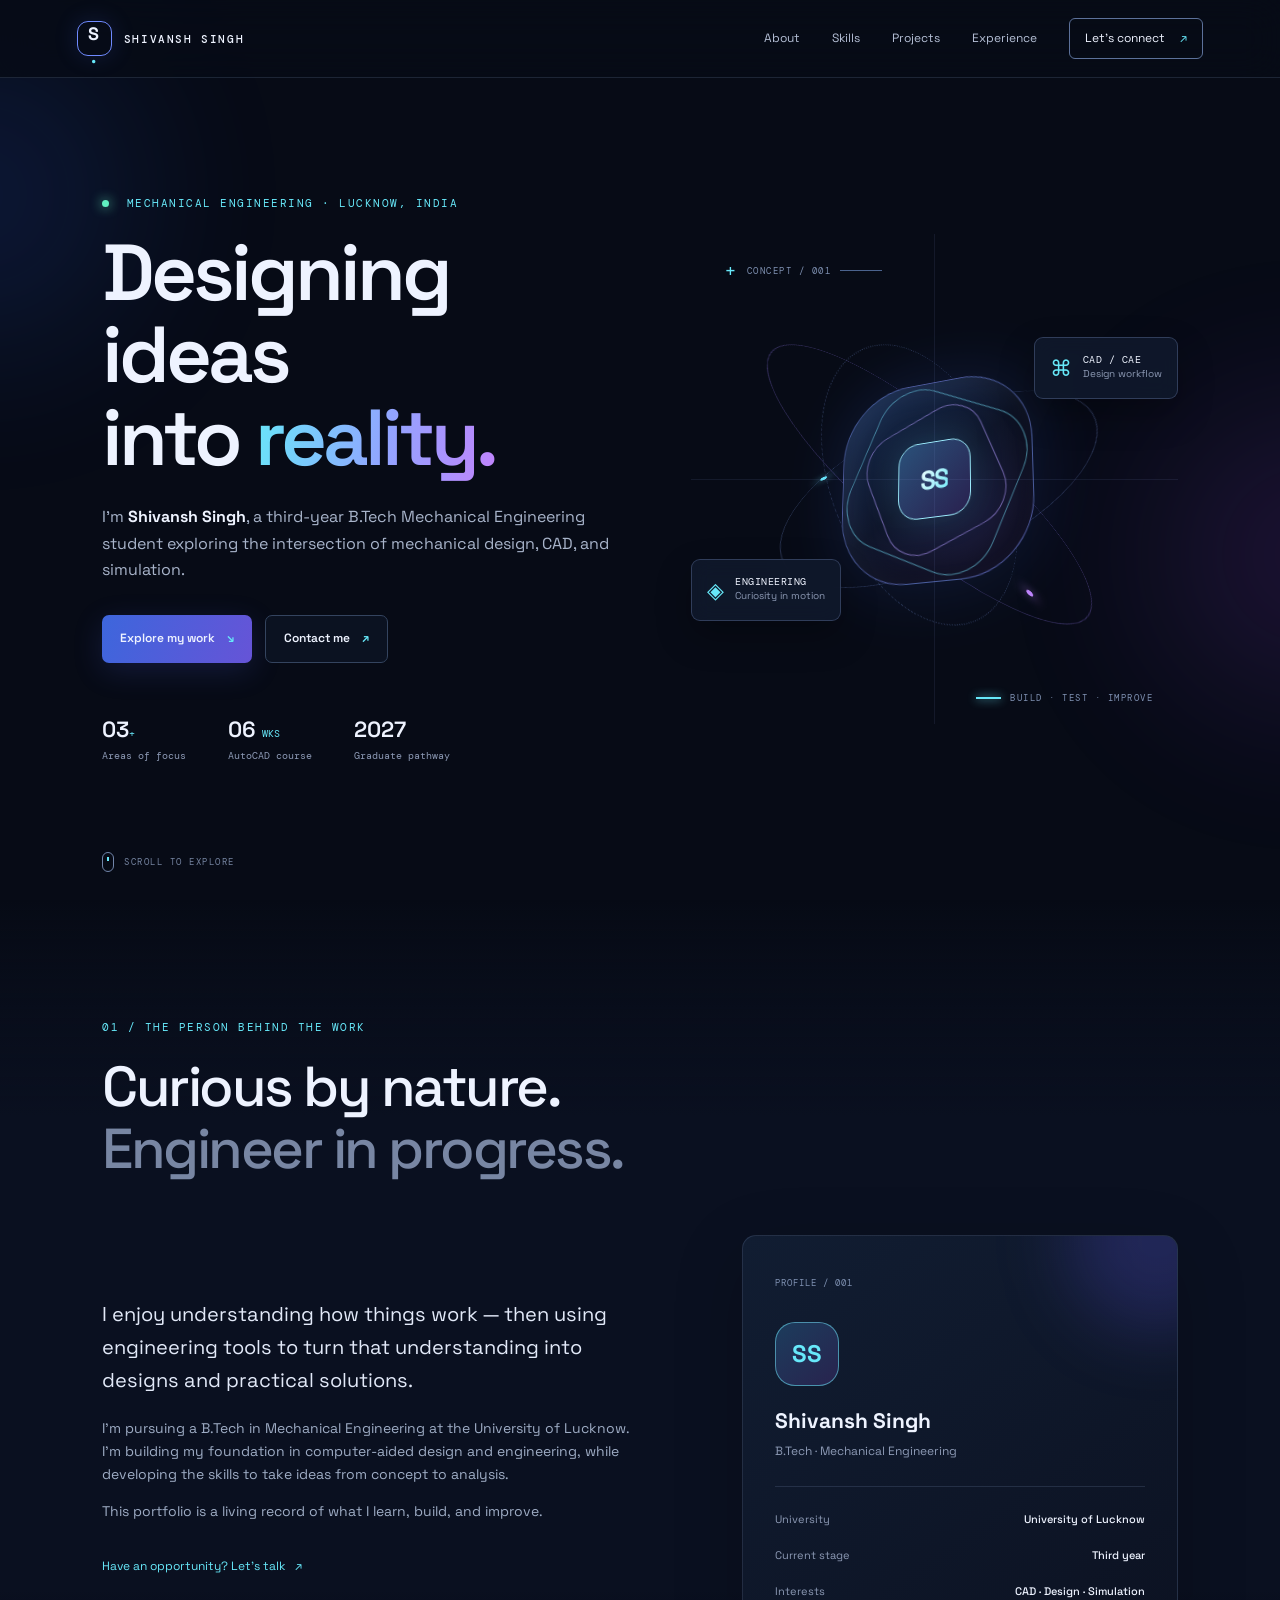
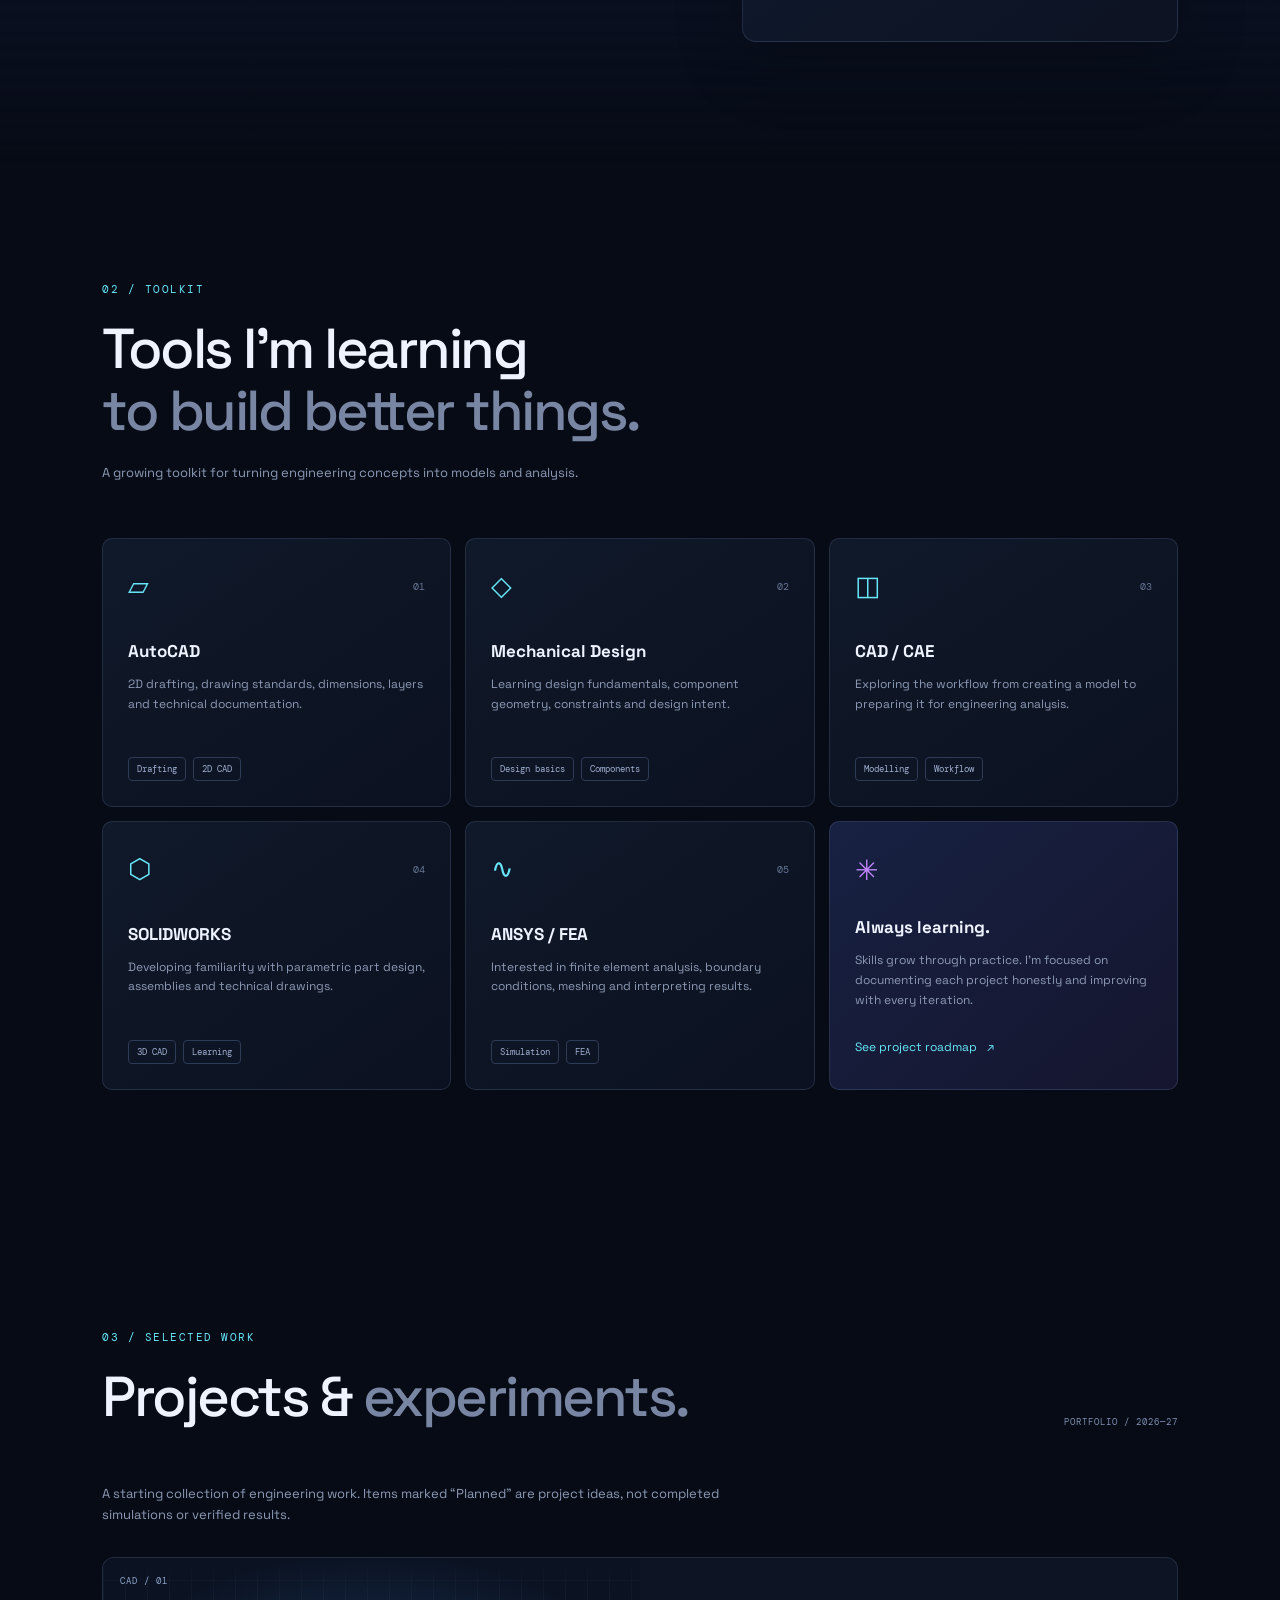
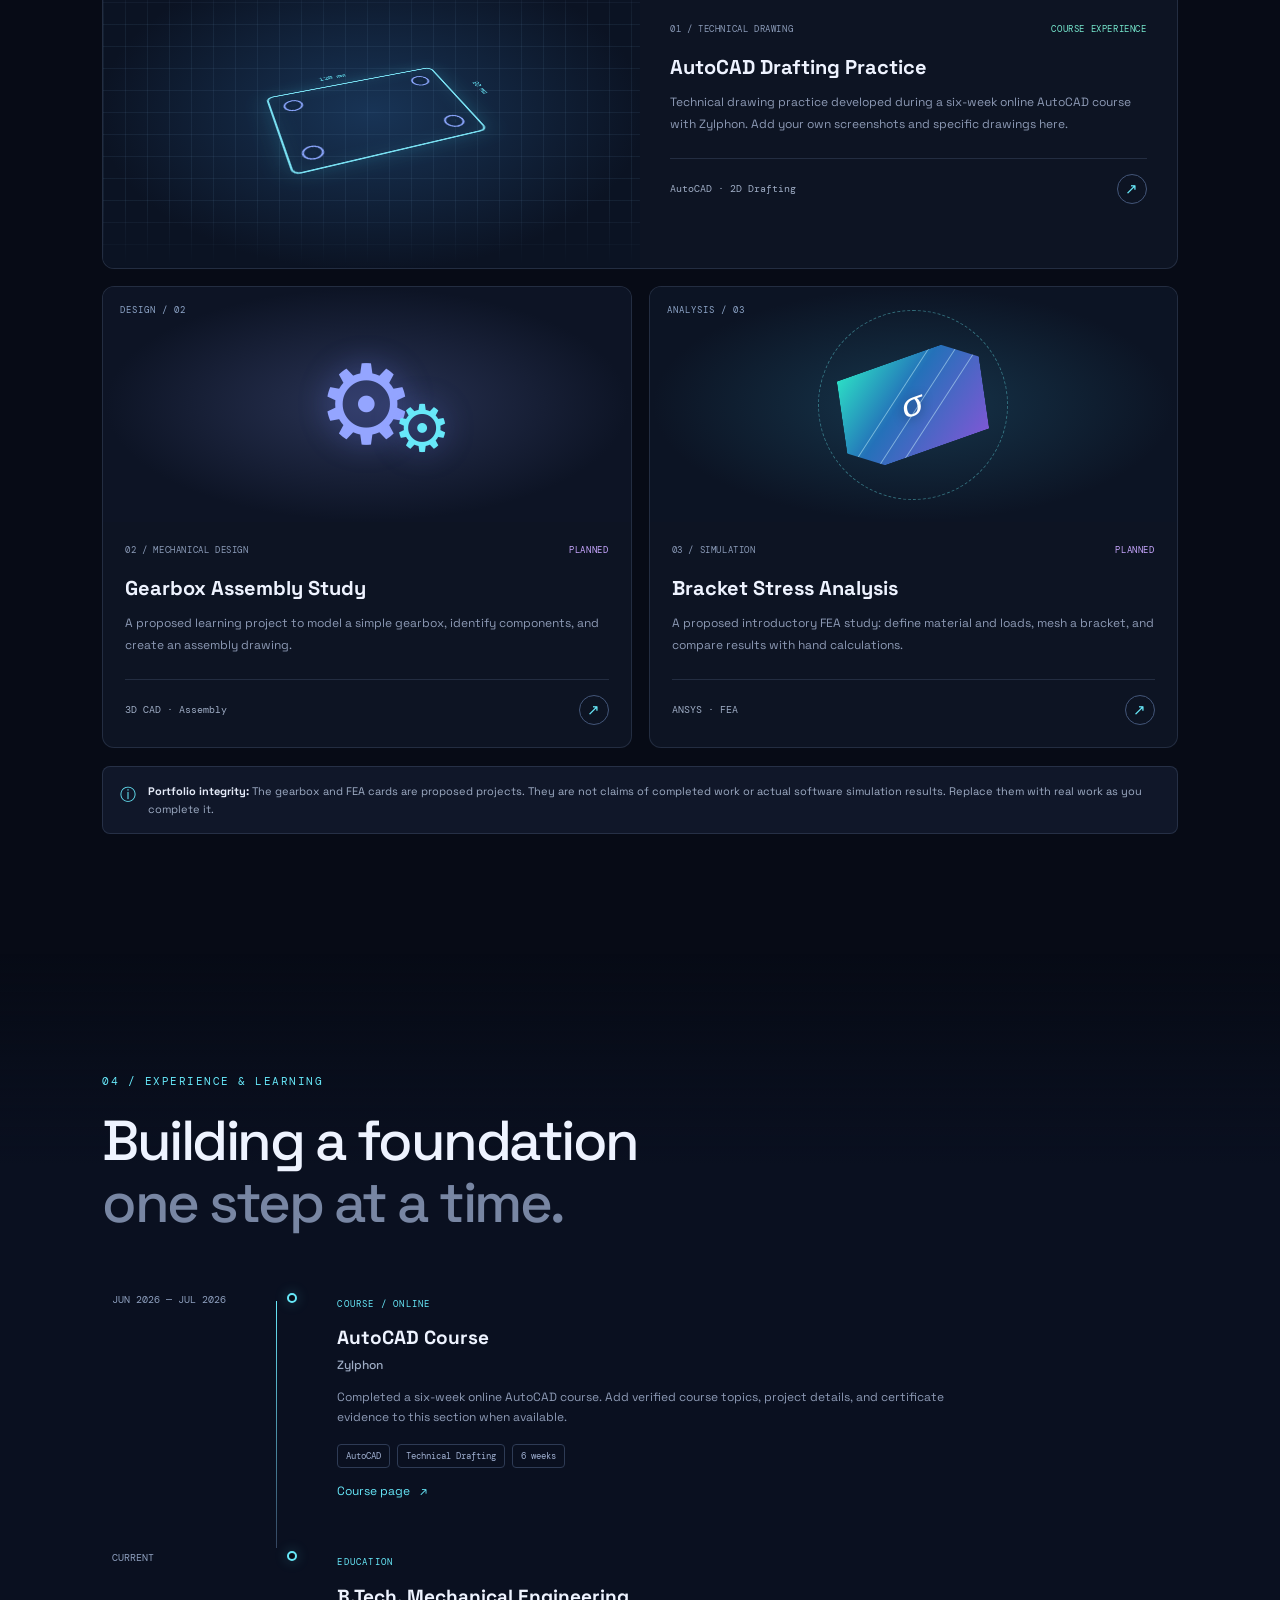
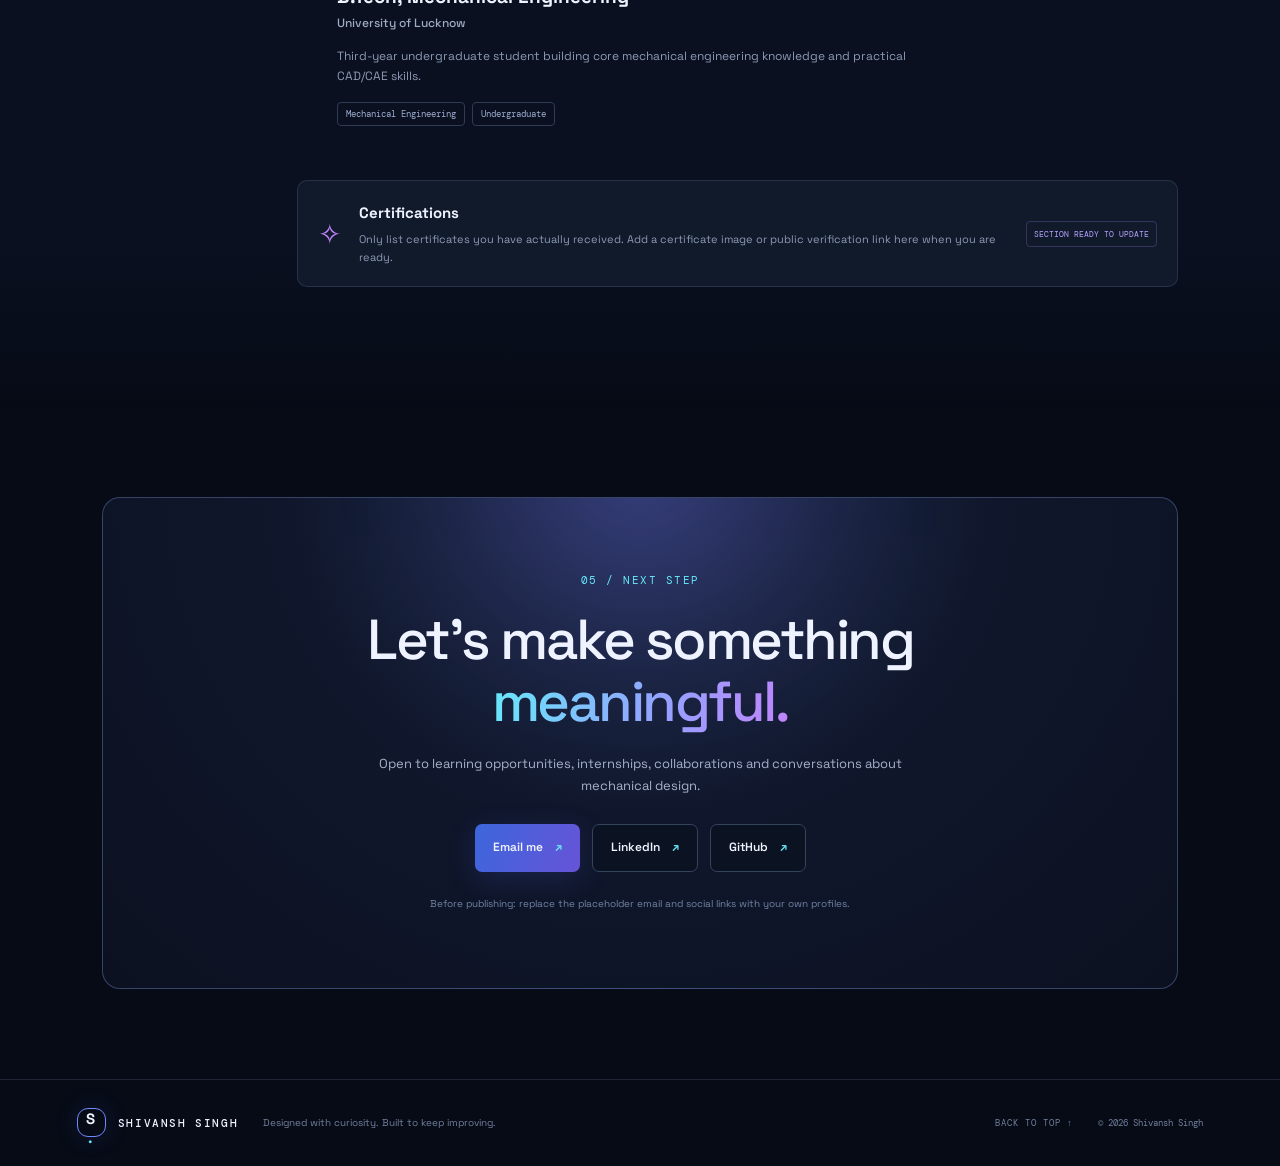
==== index.html @ cb214fce "Rename index-1.html to index.html" ====
<!DOCTYPE html>
<html lang="en">
<head>
  <meta charset="UTF-8" />
  <meta name="viewport" content="width=device-width, initial-scale=1.0" />
  <meta name="theme-color" content="#070b16" />
  <meta name="description" content="Shivansh Singh — Mechanical Engineering student, CAD designer and aspiring simulation engineer." />
  <title>Shivansh Singh | Mechanical Engineer</title>
  <link rel="preconnect" href="https://fonts.googleapis.com">
  <link rel="preconnect" href="https://fonts.gstatic.com" crossorigin>
  <link href="https://fonts.googleapis.com/css2?family=DM+Mono:wght@400;500&family=Space+Grotesk:wght@400;500;600;700&display=swap" rel="stylesheet">
  <link rel="stylesheet" href="style.css" />
</head>
<body>
  <div class="ambient ambient-one"></div><div class="ambient ambient-two"></div>
  <header class="topbar">
    <a class="brand" href="#home" aria-label="Shivansh Singh home"><span class="brand-mark">S<span>.</span></span><span>SHIVANSH SINGH</span></a>
    <button class="menu-toggle" id="menuToggle" aria-label="Open navigation" aria-expanded="false">☰</button>
    <nav id="navLinks" aria-label="Main navigation">
      <a href="#about">About</a><a href="#skills">Skills</a><a href="#projects">Projects</a><a href="#experience">Experience</a><a href="#contact" class="nav-cta">Let's connect <span>↗</span></a>
    </nav>
  </header>

  <main>
    <section class="hero section" id="home">
      <div class="hero-copy reveal">
        <div class="eyebrow"><span class="status-dot"></span> MECHANICAL ENGINEERING · LUCKNOW, INDIA</div>
        <h1>Designing ideas<br>into <span class="gradient-text">reality.</span></h1>
        <p class="hero-intro">I'm <strong>Shivansh Singh</strong>, a third-year B.Tech Mechanical Engineering student exploring the intersection of mechanical design, CAD, and simulation.</p>
        <div class="hero-actions"><a class="button button-primary" href="#projects">Explore my work <span>↘</span></a><a class="button button-ghost" href="#contact">Contact me <span>↗</span></a></div>
        <div class="hero-meta"><div><strong>03<span>+</span></strong><small>Areas of focus</small></div><div><strong>06 <span>WKS</span></strong><small>AutoCAD course</small></div><div><strong>2027</strong><small>Graduate pathway</small></div></div>
      </div>
      <div class="hero-art reveal" aria-label="Decorative animated 3D mechanical-inspired object">
        <div class="art-label label-top"><span class="tiny-cross">+</span> CONCEPT / 001 <span class="label-line"></span></div>
        <div class="orbit orbit-a"></div><div class="orbit orbit-b"></div><div class="orbit orbit-c"></div>
        <div class="core"><div class="core-inner"><span>SS</span></div></div>
        <div class="floating-chip chip-a"><span class="chip-icon">⌘</span><span><b>CAD / CAE</b><small>Design workflow</small></span></div>
        <div class="floating-chip chip-b"><span class="chip-icon">◈</span><span><b>ENGINEERING</b><small>Curiosity in motion</small></span></div>
        <div class="art-label label-bottom"><span class="pulse-line"></span> BUILD · TEST · IMPROVE</div>
        <div class="axis axis-x"></div><div class="axis axis-y"></div>
      </div>
      <a href="#about" class="scroll-cue"><span class="scroll-wheel"></span> SCROLL TO EXPLORE</a>
    </section>

    <section class="section about-section" id="about">
      <div class="section-heading reveal"><p class="eyebrow">01 / THE PERSON BEHIND THE WORK</p><h2>Curious by nature.<br><span class="muted">Engineer in progress.</span></h2></div>
      <div class="about-grid">
        <div class="about-copy reveal"><p class="large-copy">I enjoy understanding how things work — then using engineering tools to turn that understanding into designs and practical solutions.</p><p>I'm pursuing a B.Tech in Mechanical Engineering at the University of Lucknow. I'm building my foundation in computer-aided design and engineering, while developing the skills to take ideas from concept to analysis.</p><p>This portfolio is a living record of what I learn, build, and improve.</p><a class="text-link" href="#contact">Have an opportunity? Let's talk <span>↗</span></a></div>
        <div class="about-card reveal"><div class="card-orb"></div><span class="card-index">PROFILE / 001</span><div class="profile-monogram">SS</div><h3>Shivansh Singh</h3><p>B.Tech · Mechanical Engineering</p><div class="profile-divider"></div><div class="profile-row"><span>University</span><strong>University of Lucknow</strong></div><div class="profile-row"><span>Current stage</span><strong>Third year</strong></div><div class="profile-row"><span>Interests</span><strong>CAD · Design · Simulation</strong></div></div>
      </div>
    </section>

    <section class="section skills-section" id="skills">
      <div class="section-heading reveal"><p class="eyebrow">02 / TOOLKIT</p><h2>Tools I'm learning<br><span class="muted">to build better things.</span></h2><p class="section-subtitle">A growing toolkit for turning engineering concepts into models and analysis.</p></div>
      <div class="skills-grid">
        <article class="skill-card reveal"><div class="skill-top"><span class="skill-symbol">▱</span><span class="skill-num">01</span></div><h3>AutoCAD</h3><p>2D drafting, drawing standards, dimensions, layers and technical documentation.</p><div class="skill-tags"><span>Drafting</span><span>2D CAD</span></div></article>
        <article class="skill-card reveal"><div class="skill-top"><span class="skill-symbol">◇</span><span class="skill-num">02</span></div><h3>Mechanical Design</h3><p>Learning design fundamentals, component geometry, constraints and design intent.</p><div class="skill-tags"><span>Design basics</span><span>Components</span></div></article>
        <article class="skill-card reveal"><div class="skill-top"><span class="skill-symbol">◫</span><span class="skill-num">03</span></div><h3>CAD / CAE</h3><p>Exploring the workflow from creating a model to preparing it for engineering analysis.</p><div class="skill-tags"><span>Modelling</span><span>Workflow</span></div></article>
        <article class="skill-card reveal"><div class="skill-top"><span class="skill-symbol">⬡</span><span class="skill-num">04</span></div><h3>SOLIDWORKS</h3><p>Developing familiarity with parametric part design, assemblies and technical drawings.</p><div class="skill-tags"><span>3D CAD</span><span>Learning</span></div></article>
        <article class="skill-card reveal"><div class="skill-top"><span class="skill-symbol">∿</span><span class="skill-num">05</span></div><h3>ANSYS / FEA</h3><p>Interested in finite element analysis, boundary conditions, meshing and interpreting results.</p><div class="skill-tags"><span>Simulation</span><span>FEA</span></div></article>
        <article class="skill-card skill-card-note reveal"><span class="note-star">✳</span><h3>Always learning.</h3><p>Skills grow through practice. I'm focused on documenting each project honestly and improving with every iteration.</p><a href="#projects" class="text-link">See project roadmap <span>↗</span></a></article>
      </div>
    </section>

    <section class="section projects-section" id="projects">
      <div class="section-heading section-heading-row reveal"><div><p class="eyebrow">03 / SELECTED WORK</p><h2>Projects & <span class="muted">experiments.</span></h2></div><span class="section-count">PORTFOLIO / 2026—27</span></div>
      <p class="section-subtitle reveal">A starting collection of engineering work. Items marked “Planned” are project ideas, not completed simulations or verified results.</p>
      <div class="projects-grid">
        <article class="project-card project-feature reveal"><div class="project-visual visual-cad"><div class="blueprint-grid"></div><div class="cad-plate"><div class="plate-hole h1"></div><div class="plate-hole h2"></div><div class="plate-hole h3"></div><div class="plate-hole h4"></div><div class="dimension dim-top">120 mm</div><div class="dimension dim-side">80 mm</div></div><span class="visual-stamp">CAD / 01</span></div><div class="project-info"><div class="project-meta"><span>01 / TECHNICAL DRAWING</span><span class="project-status">COURSE EXPERIENCE</span></div><h3>AutoCAD Drafting Practice</h3><p>Technical drawing practice developed during a six-week online AutoCAD course with Zylphon. Add your own screenshots and specific drawings here.</p><div class="project-footer"><span>AutoCAD · 2D Drafting</span><a href="#experience" aria-label="View AutoCAD experience">↗</a></div></div></article>
        <article class="project-card reveal"><div class="project-visual visual-gear"><div class="gear gear-large">⚙</div><div class="gear gear-small">⚙</div><span class="visual-stamp">DESIGN / 02</span></div><div class="project-info"><div class="project-meta"><span>02 / MECHANICAL DESIGN</span><span class="project-status planned">PLANNED</span></div><h3>Gearbox Assembly Study</h3><p>A proposed learning project to model a simple gearbox, identify components, and create an assembly drawing.</p><div class="project-footer"><span>3D CAD · Assembly</span><a href="#contact" aria-label="Discuss gearbox project">↗</a></div></div></article>
        <article class="project-card reveal"><div class="project-visual visual-fea"><div class="fea-block"><span>σ</span><i></i><i></i><i></i></div><div class="fea-ring"></div><span class="visual-stamp">ANALYSIS / 03</span></div><div class="project-info"><div class="project-meta"><span>03 / SIMULATION</span><span class="project-status planned">PLANNED</span></div><h3>Bracket Stress Analysis</h3><p>A proposed introductory FEA study: define material and loads, mesh a bracket, and compare results with hand calculations.</p><div class="project-footer"><span>ANSYS · FEA</span><a href="#contact" aria-label="Discuss bracket analysis">↗</a></div></div></article>
      </div>
      <div class="project-disclaimer reveal"><span>ⓘ</span><p><strong>Portfolio integrity:</strong> The gearbox and FEA cards are proposed projects. They are not claims of completed work or actual software simulation results. Replace them with real work as you complete it.</p></div>
    </section>

    <section class="section experience-section" id="experience">
      <div class="section-heading reveal"><p class="eyebrow">04 / EXPERIENCE & LEARNING</p><h2>Building a foundation<br><span class="muted">one step at a time.</span></h2></div>
      <div class="timeline">
        <div class="timeline-item reveal"><div class="timeline-date">JUN 2026 — JUL 2026</div><div class="timeline-marker"></div><div class="timeline-content"><span class="timeline-type">COURSE / ONLINE</span><h3>AutoCAD Course</h3><h4>Zylphon</h4><p>Completed a six-week online AutoCAD course. Add verified course topics, project details, and certificate evidence to this section when available.</p><div class="timeline-tags"><span>AutoCAD</span><span>Technical Drafting</span><span>6 weeks</span></div><a class="text-link" href="https://www.zylphoninternship.com/internships/dfc34bb8-a2d8-5f86-8352-3c5d4d87e252" target="_blank" rel="noopener noreferrer">Course page <span>↗</span></a></div></div>
        <div class="timeline-item reveal"><div class="timeline-date">CURRENT</div><div class="timeline-marker"></div><div class="timeline-content"><span class="timeline-type">EDUCATION</span><h3>B.Tech, Mechanical Engineering</h3><h4>University of Lucknow</h4><p>Third-year undergraduate student building core mechanical engineering knowledge and practical CAD/CAE skills.</p><div class="timeline-tags"><span>Mechanical Engineering</span><span>Undergraduate</span></div></div></div>
      </div>
      <div class="certificate-note reveal"><div class="certificate-icon">✧</div><div><h3>Certifications</h3><p>Only list certificates you have actually received. Add a certificate image or public verification link here when you are ready.</p></div><span class="certificate-badge">SECTION READY TO UPDATE</span></div>
    </section>

    <section class="contact-section section" id="contact">
      <div class="contact-panel reveal"><div class="contact-orb"></div><p class="eyebrow">05 / NEXT STEP</p><h2>Let's make something<br><span class="gradient-text">meaningful.</span></h2><p>Open to learning opportunities, internships, collaborations and conversations about mechanical design.</p><div class="contact-actions"><a class="button button-primary" href="mailto:shivanshsinghlu24@gmail.com?subject=Portfolio%20Enquiry">Email me <span>↗</span></a><a class="button button-ghost" href="https://www.linkedin.com/in/shivansh-singh-a24973335?utm_source=share_via&amp;utm_content=profile&amp;utm_medium=member_android" target="_blank" rel="noopener noreferrer">LinkedIn <span>↗</span></a><a class="button button-ghost" href="https://github.com/shivanshsinghlu24" target="_blank" rel="noopener noreferrer">GitHub <span>↗</span></a></div><p class="edit-reminder">Before publishing: replace the placeholder email and social links with your own profiles.</p></div>
    </section>
  </main>
  <footer><a class="brand footer-brand" href="#home"><span class="brand-mark">S<span>.</span></span><span>SHIVANSH SINGH</span></a><p>Designed with curiosity. Built to keep improving.</p><a href="#home" class="back-top">BACK TO TOP ↑</a><small>© <span id="year"></span> Shivansh Singh</small></footer>
  <script src="script.js"></script>
</body>
</html>
---- style.css ----
:root{--bg:#070b16;--panel:#0d1425;--panel2:#101a2d;--text:#eef3ff;--muted:#8d9ab5;--line:rgba(160,185,230,.15);--cyan:#67e8f9;--blue:#7796ff;--purple:#c084fc;--mono:"DM Mono",monospace;--sans:"Space Grotesk",sans-serif}*{box-sizing:border-box}html{scroll-behavior:smooth;scroll-padding-top:90px}body{margin:0;background:var(--bg);color:var(--text);font-family:var(--sans);line-height:1.65;overflow-x:hidden}a{color:inherit;text-decoration:none}button{font:inherit}.ambient{position:fixed;z-index:-1;pointer-events:none;filter:blur(90px);opacity:.15;border-radius:50%;width:300px;height:300px}.ambient-one{background:#316bff;top:5%;left:-170px}.ambient-two{background:#9d42e8;right:-180px;top:45%}.topbar{height:78px;position:sticky;top:0;z-index:50;display:flex;align-items:center;justify-content:space-between;padding:0 max(6vw,24px);background:rgba(7,11,22,.82);backdrop-filter:blur(18px);border-bottom:1px solid var(--line)}.brand{display:flex;align-items:center;gap:12px;font:500 11px var(--mono);letter-spacing:1.6px}.brand-mark{display:grid;place-items:center;width:35px;height:35px;border:1px solid #6f8aff;border-radius:11px;font:700 18px var(--sans);box-shadow:0 0 25px #5976ff26}.brand-mark span{color:var(--cyan)}nav{display:flex;align-items:center;gap:32px;font-size:12px;color:#b5c0d6}nav a{transition:color .2s}nav a:hover,nav a.active{color:var(--cyan)}.nav-cta{padding:10px 15px;border:1px solid #5c719a;border-radius:6px;color:var(--text)}.nav-cta span,.button span{margin-left:12px;color:var(--cyan)}.menu-toggle{display:none;background:none;border:1px solid var(--line);color:var(--text);border-radius:8px;padding:8px 11px}.section{padding:120px max(8vw,26px);position:relative}.hero{min-height:calc(100vh - 78px);display:grid;grid-template-columns:1.05fr .95fr;align-items:center;gap:4vw;padding-top:90px;padding-bottom:110px}.eyebrow{font:11px var(--mono);letter-spacing:1.5px;color:var(--cyan);margin:0 0 22px}.status-dot{display:inline-block;width:7px;height:7px;border-radius:50%;background:#60f0c0;box-shadow:0 0 12px #60f0c0;margin-right:9px}.hero h1{font-size:clamp(48px,6.2vw,88px);letter-spacing:-4px;line-height:1.04;margin:0 0 25px;font-weight:600}.gradient-text{background:linear-gradient(100deg,var(--cyan),#92a4ff 55%,var(--purple));-webkit-background-clip:text;background-clip:text;color:transparent}.hero-intro{max-width:510px;color:#a8b4ca;font-size:16px}.hero-intro strong{color:var(--text)}.hero-actions{display:flex;gap:13px;flex-wrap:wrap;margin:32px 0 48px}.button{display:inline-flex;align-items:center;justify-content:center;padding:13px 18px;border-radius:7px;font-size:12px;font-weight:600;transition:transform .2s,border-color .2s,box-shadow .2s}.button:hover{transform:translateY(-3px)}.button-primary{background:linear-gradient(110deg,#3d66dc,#6654d7);box-shadow:0 8px 30px #485cda30}.button-primary:hover{box-shadow:0 10px 36px #485cda65}.button-ghost{border:1px solid #34445f;background:#0b1221}.hero-meta{display:flex;gap:42px}.hero-meta div{display:flex;flex-direction:column}.hero-meta strong{font-size:22px;font-weight:600}.hero-meta strong span{font:10px var(--mono);color:var(--cyan)}.hero-meta small{font:10px var(--mono);color:var(--muted);margin-top:2px}.hero-art{height:490px;position:relative;display:grid;place-items:center;perspective:1000px}.core{width:210px;height:210px;position:relative;display:grid;place-items:center;border-radius:36%;background:linear-gradient(145deg,#172d50,#10172c 50%,#242048);border:1px solid #829aff7d;box-shadow:inset 10px 10px 30px #a3b9ff18,inset -15px -15px 35px #0008,0 0 70px #456dff26;transform:rotateX(18deg) rotateY(-25deg);animation:floatCore 6s ease-in-out infinite}.core:before,.core:after{content:"";position:absolute;inset:17px;border:1px solid #78e8ff80;border-radius:28%;transform:rotate(25deg)}.core:after{inset:36px;border-color:#b49cff90;transform:rotate(-22deg)}.core-inner{width:80px;height:80px;display:grid;place-items:center;border-radius:22px;background:linear-gradient(135deg,#2a5079,#29214f);border:1px solid #9deeff;box-shadow:0 0 35px #5bd7ff32;font-size:28px;font-weight:700;letter-spacing:-2px}.core-inner span{background:linear-gradient(120deg,#fff,var(--cyan));background-clip:text;color:transparent}.orbit{position:absolute;border:1px solid #7895db4a;border-radius:50%;transform:rotate(-25deg) rotateX(65deg)}.orbit-a{width:340px;height:340px;animation:spin 18s linear infinite}.orbit-b{width:410px;height:270px;transform:rotate(40deg) rotateX(65deg);border-color:#9b81ff48;animation:spin 23s linear infinite reverse}.orbit-c{width:290px;height:400px;transform:rotate(68deg) rotateX(65deg);border-style:dashed;animation:spin 28s linear infinite}.orbit-a:before,.orbit-b:before{content:"";position:absolute;width:8px;height:8px;background:var(--cyan);border-radius:50%;box-shadow:0 0 15px var(--cyan);top:12%;left:16%}.orbit-b:before{background:var(--purple);box-shadow:0 0 15px var(--purple);top:70%;left:83%}.floating-chip{position:absolute;z-index:3;display:flex;gap:11px;align-items:center;padding:12px 15px;background:#10192be8;border:1px solid #52658b80;border-radius:9px;box-shadow:0 15px 35px #0004;backdrop-filter:blur(10px);animation:floatChip 5s ease-in-out infinite}.floating-chip b,.floating-chip small{display:block}.floating-chip b{font:10px var(--mono);letter-spacing:.5px}.floating-chip small{font-size:10px;color:var(--muted)}.chip-icon{font-size:22px;color:var(--cyan)}.chip-a{top:21%;right:0}.chip-b{bottom:21%;left:0;animation-delay:-2s}.art-label{position:absolute;font:9px var(--mono);letter-spacing:1.5px;color:#7f91b2;display:flex;align-items:center;gap:9px}.label-top{top:5%;left:7%}.label-bottom{bottom:4%;right:5%}.label-line{width:42px;height:1px;background:#4b638e}.tiny-cross{color:var(--cyan);font-size:18px}.pulse-line{width:25px;height:2px;background:var(--cyan);box-shadow:0 0 10px var(--cyan)}.axis{position:absolute;background:#8198d51b}.axis-x{height:1px;width:100%;top:50%}.axis-y{width:1px;height:100%;left:50%}.scroll-cue{position:absolute;bottom:28px;left:max(8vw,26px);font:9px var(--mono);letter-spacing:1.5px;color:#7584a0;display:flex;align-items:center;gap:10px}.scroll-wheel{height:20px;width:12px;border:1px solid #7185aa;border-radius:10px;position:relative}.scroll-wheel:after{content:"";position:absolute;width:2px;height:4px;background:var(--cyan);left:4px;top:4px;animation:scrollDot 1.5s infinite}.section-heading{margin-bottom:55px}.section-heading h2,.contact-panel h2{font-size:clamp(36px,4.4vw,59px);line-height:1.1;letter-spacing:-2.5px;font-weight:500;margin:0}.muted{color:#7886a3}.section-subtitle{font-size:13px;color:var(--muted);max-width:650px;margin:20px 0 0}.about-section{background:linear-gradient(180deg,transparent,#0a1020 25%,#0a1020 80%,transparent)}.about-grid{display:grid;grid-template-columns:1.1fr .9fr;gap:10%;align-items:center}.about-copy p{color:#9eacc4;font-size:14px;max-width:590px}.about-copy .large-copy{font-size:20px;line-height:1.65;color:#e2e9f8;margin-top:0}.text-link{display:inline-flex;align-items:center;gap:10px;color:var(--cyan);font-size:12px;margin-top:20px}.text-link span{transition:transform .2s}.text-link:hover span{transform:translate(3px,-3px)}.about-card{position:relative;overflow:hidden;background:linear-gradient(145deg,#111d32,#0c1222);border:1px solid var(--line);border-radius:14px;padding:32px;box-shadow:0 20px 70px #0003}.card-orb{position:absolute;width:180px;height:180px;right:-70px;top:-85px;background:#655bff35;filter:blur(35px);border-radius:50%}.card-index,.section-count{font:9px var(--mono);letter-spacing:1px;color:#7f91b2}.profile-monogram{width:64px;height:64px;display:grid;place-items:center;border-radius:20px;margin-top:28px;background:linear-gradient(140deg,#1c3c5c,#28234e);border:1px solid #6ee7f988;color:var(--cyan);font-size:24px;font-weight:700}.about-card h3{margin:18px 0 0;font-size:21px}.about-card>p{margin:3px 0 24px;color:var(--muted);font-size:12px}.profile-divider{height:1px;background:var(--line);margin-bottom:14px}.profile-row{display:flex;justify-content:space-between;gap:12px;font-size:11px;padding:9px 0}.profile-row span{color:var(--muted)}.profile-row strong{text-align:right;font-weight:500}.skills-grid{display:grid;grid-template-columns:repeat(3,1fr);gap:14px}.skill-card{background:linear-gradient(145deg,#10192a,#0b1120);border:1px solid var(--line);padding:25px;border-radius:10px;transition:transform .25s,border-color .25s}.skill-card:hover,.project-card:hover{transform:translateY(-5px);border-color:#6e8acb80}.skill-top{display:flex;align-items:center;justify-content:space-between;margin-bottom:28px}.skill-symbol{font-size:27px;color:var(--cyan)}.skill-num{font:10px var(--mono);color:#667795}.skill-card h3{font-size:17px;margin:0 0 10px}.skill-card p{font-size:12px;color:var(--muted);min-height:60px;margin:0 0 22px}.skill-tags,.timeline-tags{display:flex;flex-wrap:wrap;gap:7px}.skill-tags span,.timeline-tags span{font:9px var(--mono);padding:5px 8px;border:1px solid #2e3b55;border-radius:4px;color:#9fafd0}.skill-card-note{background:linear-gradient(140deg,#172142,#15152e)}.note-star{font-size:28px;color:var(--purple);display:block;margin-bottom:20px}.skill-card-note p{min-height:auto}.skill-card-note .text-link{margin-top:2px}.section-heading-row{display:flex;align-items:flex-end;justify-content:space-between;gap:20px}.projects-grid{display:grid;grid-template-columns:repeat(2,1fr);gap:17px;margin-top:32px}.project-card{border:1px solid var(--line);border-radius:12px;overflow:hidden;background:#0d1423;transition:transform .25s,border-color .25s}.project-feature{grid-column:span 2;display:grid;grid-template-columns:1fr 1fr}.project-visual{height:235px;position:relative;overflow:hidden;display:grid;place-items:center;background:#101c31}.project-feature .project-visual{height:100%;min-height:310px}.visual-cad{background:radial-gradient(ellipse at center,#183456,#0b1323 72%)}.blueprint-grid{position:absolute;inset:0;background-image:linear-gradient(#6e9cc21a 1px,transparent 1px),linear-gradient(90deg,#6e9cc21a 1px,transparent 1px);background-size:22px 22px;mask-image:linear-gradient(transparent,#000 20%,#000 80%,transparent)}.cad-plate{width:190px;height:128px;border:2px solid #78dff1;border-radius:8px;transform:perspective(500px) rotateX(55deg) rotateZ(-20deg);box-shadow:0 0 25px #42cce733,inset 0 0 20px #42cce71c;position:relative}.plate-hole{position:absolute;width:20px;height:20px;border:2px solid #8ca7ff;border-radius:50%;box-shadow:inset 0 0 0 5px #122743}.h1{left:12px;top:12px}.h2{right:12px;top:12px}.h3{left:12px;bottom:12px}.h4{right:12px;bottom:12px}.dimension{position:absolute;color:var(--cyan);font:9px var(--mono)}.dim-top{top:-24px;left:60px}.dim-side{right:-45px;top:50px;transform:rotate(90deg)}.visual-stamp{position:absolute;top:17px;left:17px;font:9px var(--mono);letter-spacing:1px;color:#8ea5c8}.visual-gear{background:radial-gradient(ellipse at center,#293354,#0d1425 70%)}.gear{font-size:110px;line-height:1;color:#94a5ff;text-shadow:0 0 30px #7084ff66;position:absolute;animation:spin 22s linear infinite}.gear-small{font-size:65px;color:#67e8f9;left:55%;top:46%;animation-direction:reverse}.visual-fea{background:radial-gradient(ellipse at center,#16354b,#0c1424 70%)}.fea-block{width:140px;height:100px;display:grid;place-items:center;position:relative;transform:skewY(-12deg) rotate(-8deg);background:linear-gradient(135deg,#2cddc5,#2471b9 42%,#7c58d4);box-shadow:0 0 35px #2dc7df40;clip-path:polygon(0 0,75% 0,100% 25%,100% 100%,25% 100%,0 75%)}.fea-block span{font-size:35px;color:white;text-shadow:0 2px 12px #0006}.fea-block i{position:absolute;width:1px;height:150px;background:#d7ffff7d;transform:rotate(45deg)}.fea-block i:nth-child(2){left:30%}.fea-block i:nth-child(3){left:55%}.fea-block i:nth-child(4){left:75%}.fea-ring{position:absolute;width:190px;height:190px;border:1px dashed #68e6ed66;border-radius:50%;animation:spin 30s linear infinite}.project-info{padding:22px}.project-feature .project-info{padding:30px;display:flex;flex-direction:column;justify-content:center}.project-meta{display:flex;align-items:center;justify-content:space-between;gap:10px;font:9px var(--mono);letter-spacing:.6px;color:#8b9bb8}.project-status{color:#76e8ce}.project-status.planned{color:#c8a7ff}.project-info h3{font-size:20px;margin:16px 0 8px}.project-info p{font-size:12px;color:var(--muted);margin:0;line-height:1.8}.project-footer{display:flex;justify-content:space-between;align-items:center;border-top:1px solid var(--line);margin-top:22px;padding-top:15px;color:#9eacc4;font:10px var(--mono)}.project-footer a{display:grid;place-items:center;border:1px solid #435679;border-radius:50%;width:30px;height:30px;color:var(--cyan);font-size:15px}.project-disclaimer{display:flex;gap:12px;margin-top:18px;padding:15px 17px;background:#101729;border:1px solid var(--line);border-radius:8px;color:#9eacc4;font-size:11px}.project-disclaimer>span{color:var(--cyan);font-size:16px}.project-disclaimer p{margin:0}.project-disclaimer strong{color:#e4eaf7}.experience-section{background:linear-gradient(180deg,transparent,#0a1020 20%,#0a1020 85%,transparent)}.timeline{max-width:850px;margin-left:10px}.timeline-item{display:grid;grid-template-columns:155px 20px 1fr;gap:20px;position:relative;padding-bottom:44px}.timeline-item:not(:last-child):before{content:"";position:absolute;top:12px;bottom:-1px;left:164px;width:1px;background:linear-gradient(var(--cyan),#34445f)}.timeline-date{font:10px var(--mono);color:#8e9fbe;padding-top:4px}.timeline-marker{width:10px;height:10px;border:2px solid var(--cyan);border-radius:50%;background:var(--bg);z-index:1;box-shadow:0 0 13px #67e8f944;margin-top:4px}.timeline-content{padding:0 0 0 10px}.timeline-type{font:9px var(--mono);letter-spacing:1.2px;color:var(--cyan)}.timeline-content h3{font-size:19px;margin:7px 0 0}.timeline-content h4{font-size:12px;color:#9eacc4;font-weight:500;margin:2px 0 13px}.timeline-content p{font-size:12px;color:var(--muted);max-width:610px}.timeline-tags{margin-top:16px}.timeline-content .text-link{margin-top:14px}.certificate-note{display:flex;align-items:center;gap:18px;margin:10px 0 0 195px;padding:20px;background:#111a2b;border:1px solid var(--line);border-radius:10px}.certificate-icon{font-size:28px;color:var(--purple)}.certificate-note h3{margin:0;font-size:15px}.certificate-note p{font-size:11px;color:var(--muted);margin:4px 0 0}.certificate-badge{font:8px var(--mono);color:#b6a2ff;border:1px solid #7e6bc255;padding:7px;border-radius:4px;margin-left:auto;white-space:nowrap}.contact-section{padding-top:90px;padding-bottom:90px}.contact-panel{position:relative;overflow:hidden;text-align:center;border:1px solid #4e6191a1;border-radius:18px;padding:75px 24px;background:radial-gradient(ellipse at 50% 0%,#26345c 0,#10172c 46%,#0b1120 100%)}.contact-orb{position:absolute;width:250px;height:250px;top:-180px;left:calc(50% - 125px);border-radius:50%;background:#7d68ff;filter:blur(100px);opacity:.3}.contact-panel .eyebrow{position:relative}.contact-panel h2{position:relative}.contact-panel>p:not(.eyebrow):not(.edit-reminder){max-width:530px;margin:20px auto 0;color:#a6b2c9;font-size:13px}.contact-actions{display:flex;justify-content:center;gap:12px;flex-wrap:wrap;margin-top:28px}.edit-reminder{font-size:10px;color:#7183a5;margin:24px 0 0}footer{border-top:1px solid var(--line);padding:25px max(6vw,24px);display:flex;align-items:center;gap:25px;flex-wrap:wrap}footer p{font-size:10px;color:#71809e;margin-right:auto}footer small,.back-top{font:9px var(--mono);color:#71809e}.footer-brand .brand-mark{width:29px;height:29px;font-size:15px}.back-top{letter-spacing:1px}.reveal{opacity:0;transform:translateY(22px);transition:opacity .7s ease,transform .7s ease}.reveal.visible{opacity:1;transform:translateY(0)}@keyframes floatCore{0%,100%{transform:translateY(0) rotateX(18deg) rotateY(-25deg)}50%{transform:translateY(-13px) rotateX(22deg) rotateY(-18deg)}}@keyframes floatChip{0%,100%{transform:translateY(0)}50%{transform:translateY(-9px)}}@keyframes spin{to{transform:rotate(335deg) rotateX(65deg)}}@keyframes scrollDot{0%{opacity:0;transform:translateY(0)}40%{opacity:1}100%{opacity:0;transform:translateY(7px)}}@media(max-width:900px){.section{padding:90px 6vw}.hero{grid-template-columns:1fr;min-height:auto;padding-top:75px}.hero-copy{max-width:720px}.hero-art{height:420px;max-width:580px;width:100%;margin:0 auto}.scroll-cue{left:6vw}.about-grid{gap:40px}.skills-grid{grid-template-columns:repeat(2,1fr)}.certificate-note{margin-left:0}.section-heading-row{align-items:flex-start;flex-direction:column}.project-feature{grid-template-columns:1fr}.project-feature .project-visual{min-height:250px;height:250px}.project-feature .project-info{padding:22px}}@media(max-width:620px){.topbar{height:68px;padding:0 20px}.brand{font-size:9px;letter-spacing:1px}.menu-toggle{display:block}nav{display:none;position:absolute;top:67px;left:0;right:0;padding:18px 22px 24px;background:#0b1120;border-bottom:1px solid var(--line);flex-direction:column;align-items:stretch;gap:18px}nav.open{display:flex}nav a{padding:6px 0}.nav-cta{text-align:center}.section{padding:75px 22px}.hero{padding-top:65px;padding-bottom:90px}.hero h1{font-size:clamp(44px,13vw,66px);letter-spacing:-2.5px}.hero-intro{font-size:14px}.hero-meta{gap:22px}.hero-meta strong{font-size:19px}.hero-art{height:340px;margin-top:15px;transform:scale(.92)}.core{width:165px;height:165px}.core-inner{width:65px;height:65px}.orbit-a{width:270px;height:270px}.orbit-b{width:320px;height:220px}.orbit-c{height:320px;width:240px}.floating-chip{padding:9px 10px}.chip-a{right:-2px}.chip-b{left:-2px}.floating-chip b{font-size:8px}.floating-chip small{font-size:9px}.label-top{left:0}.label-bottom{right:0}.scroll-cue{left:22px;bottom:22px}.section-heading h2,.contact-panel h2{font-size:38px;letter-spacing:-1.7px}.about-grid{grid-template-columns:1fr}.about-card{padding:25px}.skills-grid{grid-template-columns:1fr}.skill-card p{min-height:0}.projects-grid{grid-template-columns:1fr}.project-feature{grid-column:span 1;display:block}.project-feature .project-visual{height:220px;min-height:220px}.project-feature .project-info{padding:21px}.project-info{padding:20px}.project-info h3{font-size:18px}.project-meta{font-size:8px}.timeline-item{grid-template-columns:1fr 16px;gap:12px;padding-bottom:34px}.timeline-date{grid-column:1;grid-row:1;padding-left:0}.timeline-marker{grid-column:2;grid-row:1 / span 2}.timeline-item:not(:last-child):before{left:auto;right:7px;top:13px}.timeline-content{grid-column:1;grid-row:2;padding-left:0}.certificate-note{align-items:flex-start;flex-wrap:wrap;padding:17px}.certificate-note>div:nth-child(2){flex:1;min-width:180px}.certificate-badge{margin-left:46px}.contact-panel{padding:55px 18px}.contact-actions{flex-direction:column;align-items:stretch}.contact-actions .button{width:100%}footer{gap:14px;padding:23px 20px}footer p{width:100%;order:3;margin:0}footer small{margin-left:auto}}@media(prefers-reduced-motion:reduce){*,*::before,*::after{scroll-behavior:auto!important;animation-duration:.01ms!important;animation-iteration-count:1!important;transition-duration:.01ms!important}.reveal{opacity:1;transform:none}}
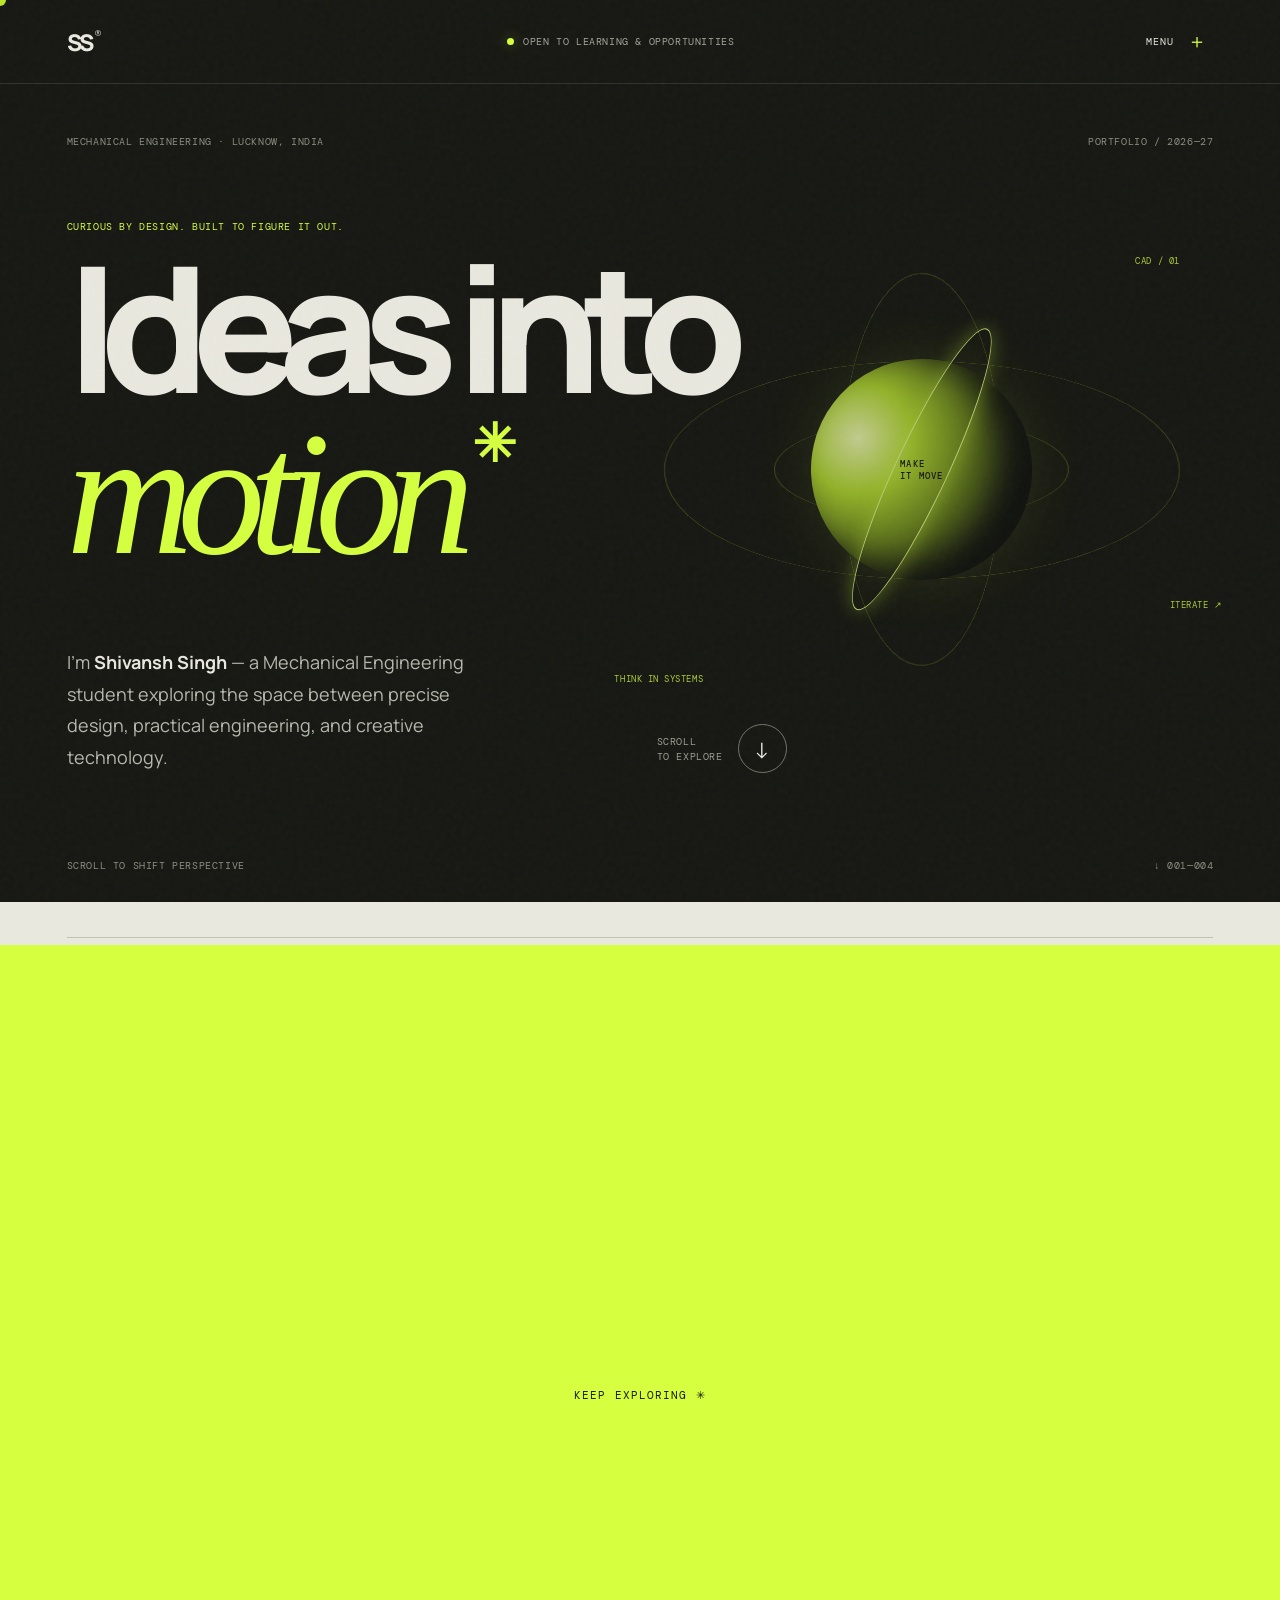
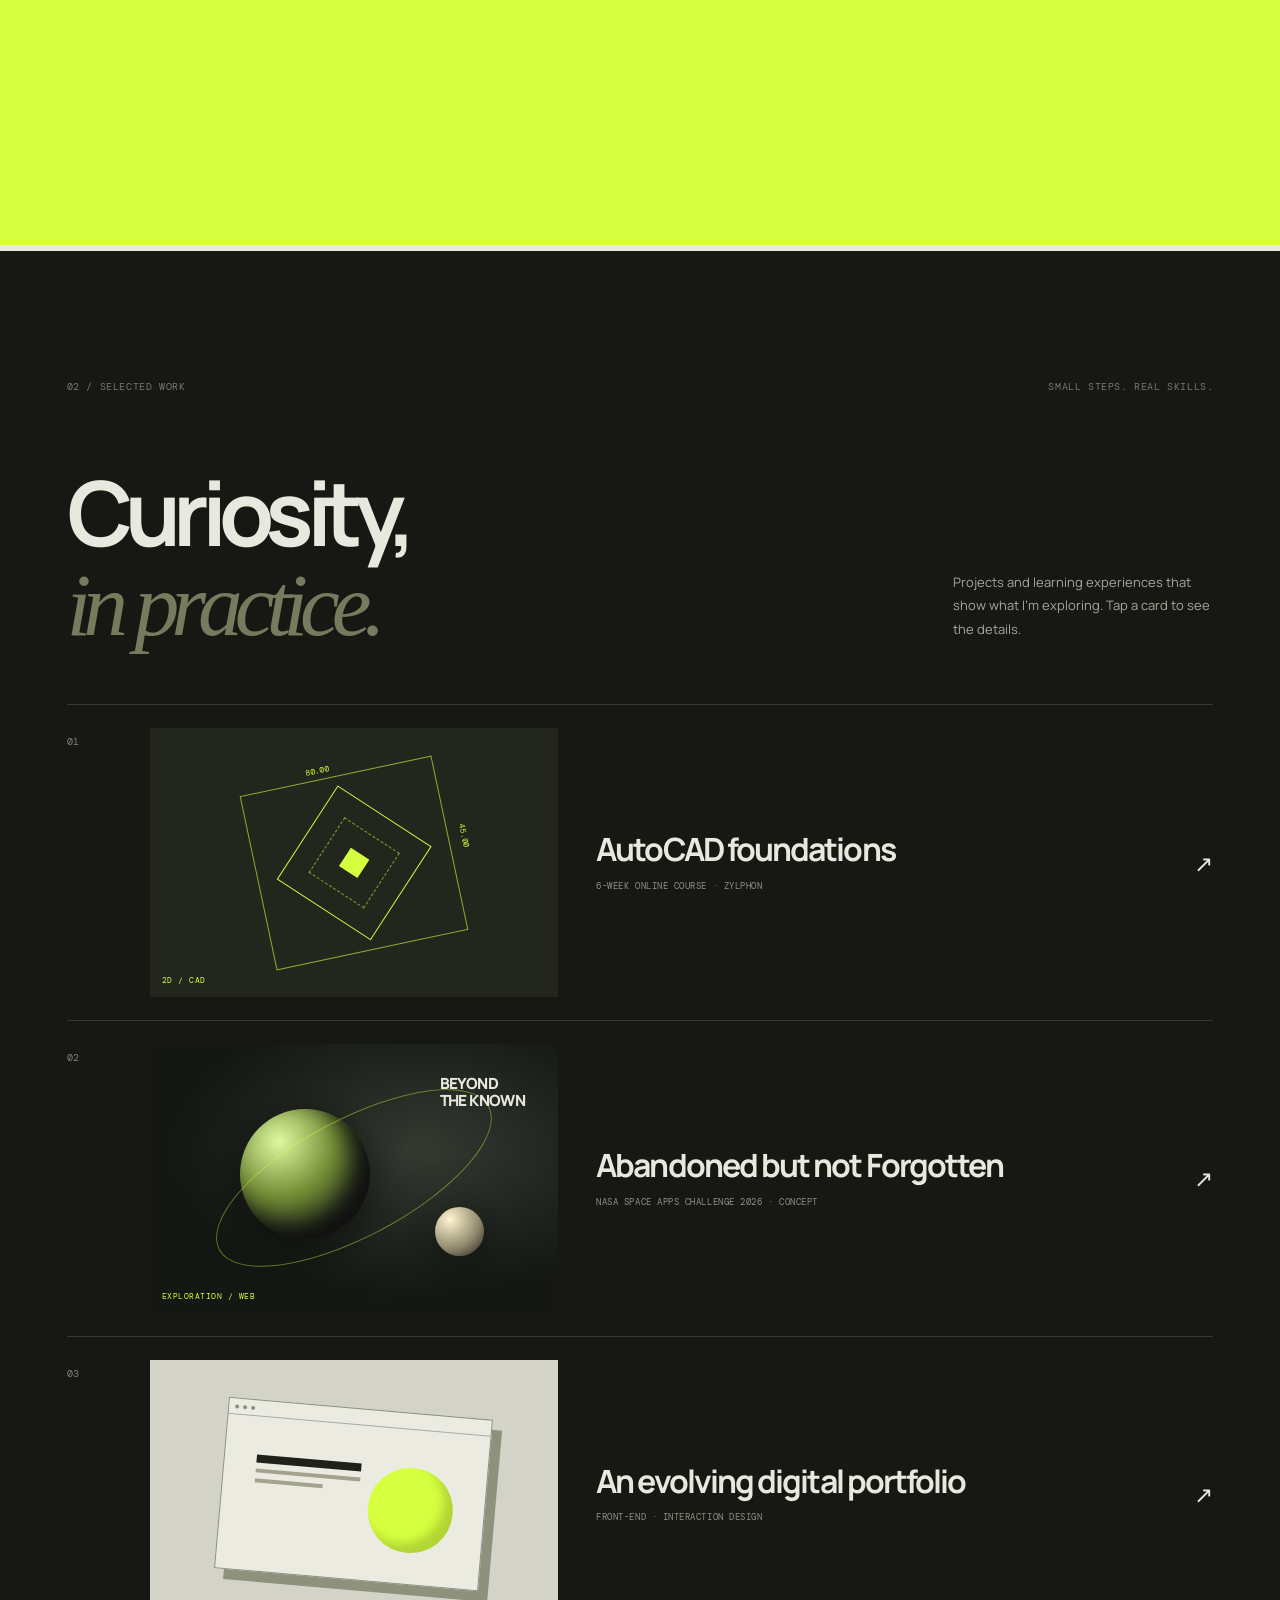
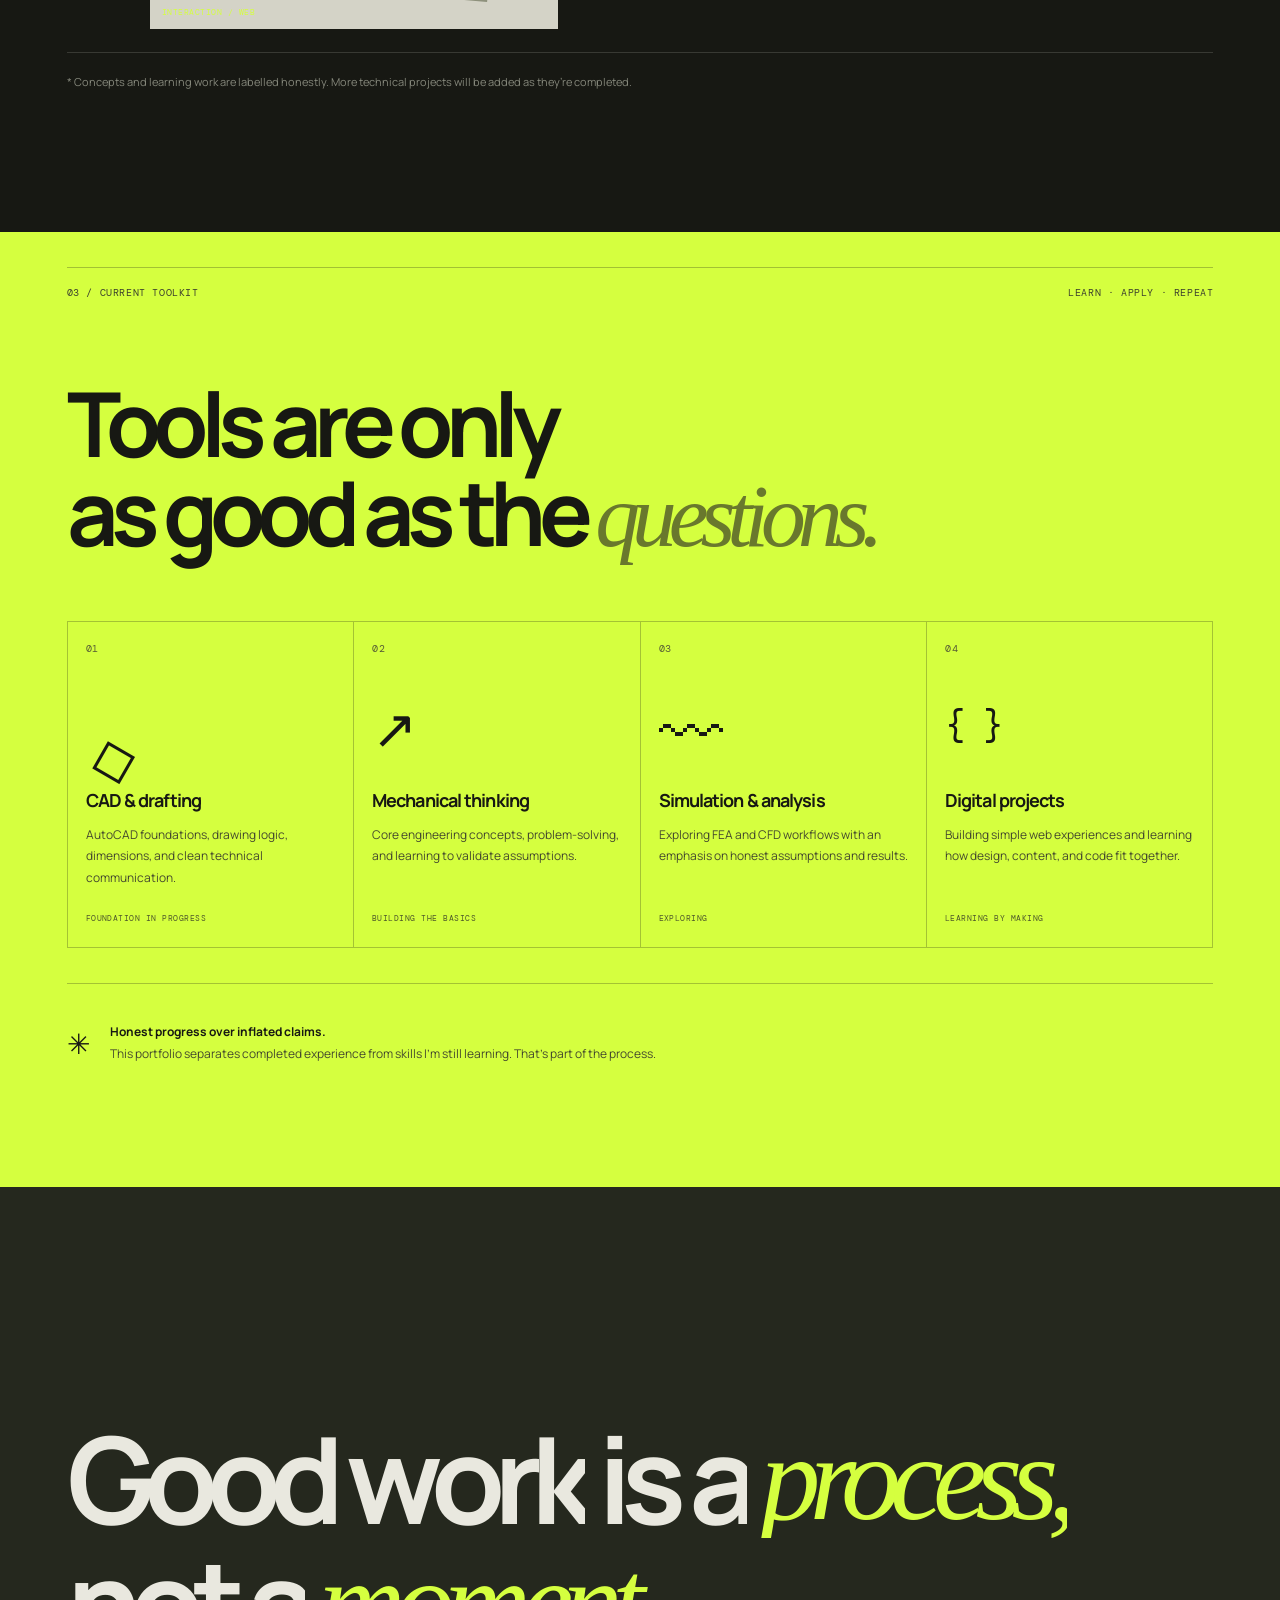
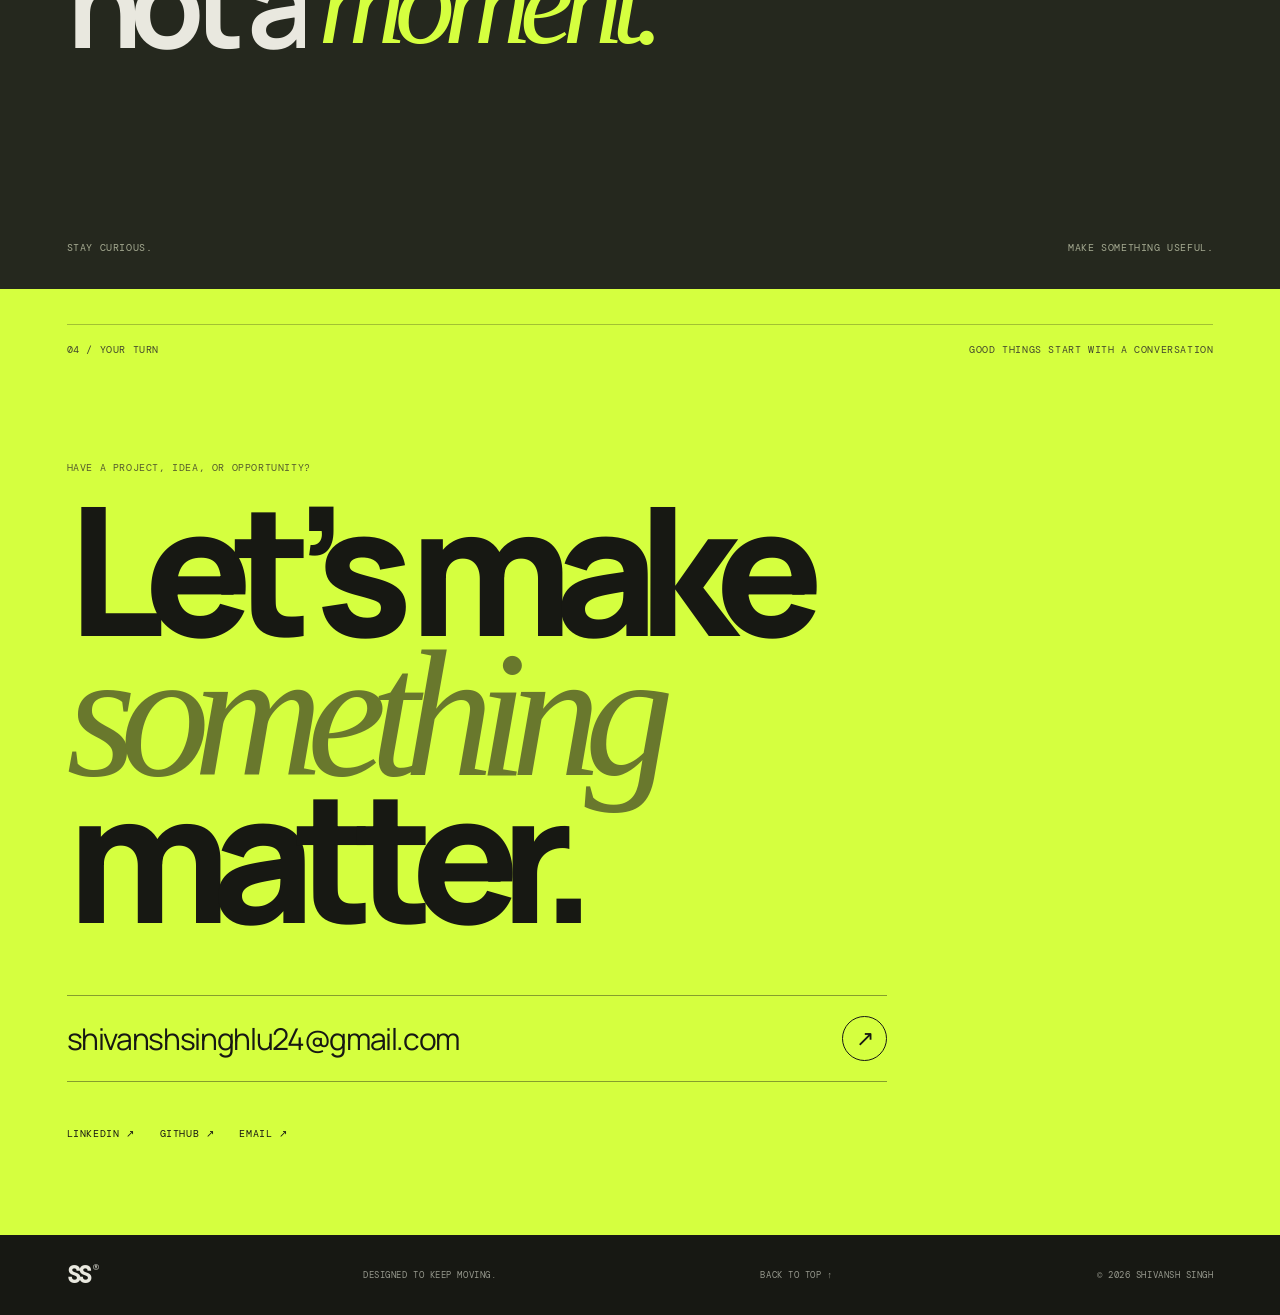
==== commit bdb516e1: "Add files via upload" ====
--- a/index.html
+++ b/index.html
@@ -1,92 +1,105 @@
-<!DOCTYPE html>
+<!doctype html>
 <html lang="en">
 <head>
-  <meta charset="UTF-8" />
-  <meta name="viewport" content="width=device-width, initial-scale=1.0" />
-  <meta name="theme-color" content="#070b16" />
-  <meta name="description" content="Shivansh Singh — Mechanical Engineering student, CAD designer and aspiring simulation engineer." />
-  <title>Shivansh Singh | Mechanical Engineer</title>
+  <meta charset="utf-8" />
+  <meta name="viewport" content="width=device-width, initial-scale=1" />
+  <meta name="theme-color" content="#10110f" />
+  <meta name="description" content="Shivansh Singh — Mechanical Engineering student exploring design, CAD, and simulation." />
+  <title>Shivansh Singh — Design in Motion</title>
   <link rel="preconnect" href="https://fonts.googleapis.com">
   <link rel="preconnect" href="https://fonts.gstatic.com" crossorigin>
-  <link href="https://fonts.googleapis.com/css2?family=DM+Mono:wght@400;500&family=Space+Grotesk:wght@400;500;600;700&display=swap" rel="stylesheet">
-  <link rel="stylesheet" href="style.css" />
+  <link href="https://fonts.googleapis.com/css2?family=DM+Mono:wght@400;500&family=Manrope:wght@400;500;600;700;800&display=swap" rel="stylesheet">
+  <link rel="stylesheet" href="styles.css" />
+  <script defer src="script.js"></script>
 </head>
 <body>
-  <div class="ambient ambient-one"></div><div class="ambient ambient-two"></div>
-  <header class="topbar">
-    <a class="brand" href="#home" aria-label="Shivansh Singh home"><span class="brand-mark">S<span>.</span></span><span>SHIVANSH SINGH</span></a>
-    <button class="menu-toggle" id="menuToggle" aria-label="Open navigation" aria-expanded="false">☰</button>
-    <nav id="navLinks" aria-label="Main navigation">
-      <a href="#about">About</a><a href="#skills">Skills</a><a href="#projects">Projects</a><a href="#experience">Experience</a><a href="#contact" class="nav-cta">Let's connect <span>↗</span></a>
+  <div class="noise" aria-hidden="true"></div>
+  <div class="scroll-progress" aria-hidden="true"><span id="progress-bar"></span></div>
+  <div class="cursor-dot" aria-hidden="true"></div>
+  <header class="site-header">
+    <a class="brand magnetic" href="#top" aria-label="Shivansh Singh home">SS<span>®</span></a>
+    <div class="header-note"><span class="status-dot"></span> OPEN TO LEARNING & OPPORTUNITIES</div>
+    <button class="menu-toggle magnetic" id="menu-toggle" aria-expanded="false" aria-controls="nav-links">MENU <span class="menu-icon">＋</span></button>
+    <nav id="nav-links" class="nav-links" aria-label="Main navigation">
+      <a href="#about">About <i>01</i></a><a href="#work">Selected work <i>02</i></a><a href="#toolkit">Toolkit <i>03</i></a><a href="#contact">Contact <i>04</i></a>
     </nav>
   </header>
 
-  <main>
-    <section class="hero section" id="home">
-      <div class="hero-copy reveal">
-        <div class="eyebrow"><span class="status-dot"></span> MECHANICAL ENGINEERING · LUCKNOW, INDIA</div>
-        <h1>Designing ideas<br>into <span class="gradient-text">reality.</span></h1>
-        <p class="hero-intro">I'm <strong>Shivansh Singh</strong>, a third-year B.Tech Mechanical Engineering student exploring the intersection of mechanical design, CAD, and simulation.</p>
-        <div class="hero-actions"><a class="button button-primary" href="#projects">Explore my work <span>↘</span></a><a class="button button-ghost" href="#contact">Contact me <span>↗</span></a></div>
-        <div class="hero-meta"><div><strong>03<span>+</span></strong><small>Areas of focus</small></div><div><strong>06 <span>WKS</span></strong><small>AutoCAD course</small></div><div><strong>2027</strong><small>Graduate pathway</small></div></div>
+  <main id="top">
+    <section class="hero section-pad" aria-labelledby="hero-title">
+      <div class="hero-meta reveal"><span>MECHANICAL ENGINEERING · LUCKNOW, INDIA</span><span>PORTFOLIO / 2026—27</span></div>
+      <div class="hero-title-wrap">
+        <p class="eyebrow reveal">CURIOUS BY DESIGN. BUILT TO FIGURE IT OUT.</p>
+        <h1 id="hero-title" class="hero-title"><span class="title-line"><span class="title-inner">Ideas into</span></span><span class="title-line title-line-two"><span class="title-inner"><em>motion</em><span class="asterisk">✳</span></span></span></h1>
+        <div class="hero-bottom reveal"><p>I'm <strong>Shivansh Singh</strong> — a Mechanical Engineering student exploring the space between precise design, practical engineering, and creative technology.</p><a class="round-link magnetic" href="#about" aria-label="Scroll to discover"><span>SCROLL<br>TO EXPLORE</span><b>↓</b></a></div>
       </div>
-      <div class="hero-art reveal" aria-label="Decorative animated 3D mechanical-inspired object">
-        <div class="art-label label-top"><span class="tiny-cross">+</span> CONCEPT / 001 <span class="label-line"></span></div>
+      <div class="hero-art" aria-hidden="true">
         <div class="orbit orbit-a"></div><div class="orbit orbit-b"></div><div class="orbit orbit-c"></div>
-        <div class="core"><div class="core-inner"><span>SS</span></div></div>
-        <div class="floating-chip chip-a"><span class="chip-icon">⌘</span><span><b>CAD / CAE</b><small>Design workflow</small></span></div>
-        <div class="floating-chip chip-b"><span class="chip-icon">◈</span><span><b>ENGINEERING</b><small>Curiosity in motion</small></span></div>
-        <div class="art-label label-bottom"><span class="pulse-line"></span> BUILD · TEST · IMPROVE</div>
-        <div class="axis axis-x"></div><div class="axis axis-y"></div>
+        <div class="core"><div class="core-cut"></div><div class="core-label">MAKE<br>IT MOVE</div></div>
+        <div class="orbit-tag tag-one">CAD / 01</div><div class="orbit-tag tag-two">THINK IN SYSTEMS</div><div class="orbit-tag tag-three">ITERATE ↗</div>
       </div>
-      <a href="#about" class="scroll-cue"><span class="scroll-wheel"></span> SCROLL TO EXPLORE</a>
+      <div class="hero-index"><span>SCROLL TO SHIFT PERSPECTIVE</span><span>↓ 001—004</span></div>
     </section>
 
-    <section class="section about-section" id="about">
-      <div class="section-heading reveal"><p class="eyebrow">01 / THE PERSON BEHIND THE WORK</p><h2>Curious by nature.<br><span class="muted">Engineer in progress.</span></h2></div>
+    <section id="about" class="about section-pad section-light">
+      <div class="section-kicker reveal"><span>01 / THE PERSON</span><span>A WORK IN PROGRESS — BY DESIGN</span></div>
       <div class="about-grid">
-        <div class="about-copy reveal"><p class="large-copy">I enjoy understanding how things work — then using engineering tools to turn that understanding into designs and practical solutions.</p><p>I'm pursuing a B.Tech in Mechanical Engineering at the University of Lucknow. I'm building my foundation in computer-aided design and engineering, while developing the skills to take ideas from concept to analysis.</p><p>This portfolio is a living record of what I learn, build, and improve.</p><a class="text-link" href="#contact">Have an opportunity? Let's talk <span>↗</span></a></div>
-        <div class="about-card reveal"><div class="card-orb"></div><span class="card-index">PROFILE / 001</span><div class="profile-monogram">SS</div><h3>Shivansh Singh</h3><p>B.Tech · Mechanical Engineering</p><div class="profile-divider"></div><div class="profile-row"><span>University</span><strong>University of Lucknow</strong></div><div class="profile-row"><span>Current stage</span><strong>Third year</strong></div><div class="profile-row"><span>Interests</span><strong>CAD · Design · Simulation</strong></div></div>
+        <h2 class="display reveal">Engineering is where <em>curiosity</em> gets a blueprint.</h2>
+        <div class="about-copy reveal"><p class="large-copy">I’m a third-year B.Tech Mechanical Engineering student at the University of Lucknow. I enjoy learning how ideas become things you can draw, build, test, and improve.</p><p>From developing my CAD foundations to exploring simulation and digital projects, I’m building a practical toolkit one experiment at a time. This portfolio is a snapshot of that process—not the finish line.</p><a class="text-link" href="#contact">LET’S CONNECT <span>↗</span></a></div>
       </div>
+      <div class="marquee" aria-hidden="true"><div class="marquee-track"><span>OBSERVE · DESIGN · TEST · REFINE · </span><span>OBSERVE · DESIGN · TEST · REFINE · </span></div></div>
     </section>
 
-    <section class="section skills-section" id="skills">
-      <div class="section-heading reveal"><p class="eyebrow">02 / TOOLKIT</p><h2>Tools I'm learning<br><span class="muted">to build better things.</span></h2><p class="section-subtitle">A growing toolkit for turning engineering concepts into models and analysis.</p></div>
-      <div class="skills-grid">
-        <article class="skill-card reveal"><div class="skill-top"><span class="skill-symbol">▱</span><span class="skill-num">01</span></div><h3>AutoCAD</h3><p>2D drafting, drawing standards, dimensions, layers and technical documentation.</p><div class="skill-tags"><span>Drafting</span><span>2D CAD</span></div></article>
-        <article class="skill-card reveal"><div class="skill-top"><span class="skill-symbol">◇</span><span class="skill-num">02</span></div><h3>Mechanical Design</h3><p>Learning design fundamentals, component geometry, constraints and design intent.</p><div class="skill-tags"><span>Design basics</span><span>Components</span></div></article>
-        <article class="skill-card reveal"><div class="skill-top"><span class="skill-symbol">◫</span><span class="skill-num">03</span></div><h3>CAD / CAE</h3><p>Exploring the workflow from creating a model to preparing it for engineering analysis.</p><div class="skill-tags"><span>Modelling</span><span>Workflow</span></div></article>
-        <article class="skill-card reveal"><div class="skill-top"><span class="skill-symbol">⬡</span><span class="skill-num">04</span></div><h3>SOLIDWORKS</h3><p>Developing familiarity with parametric part design, assemblies and technical drawings.</p><div class="skill-tags"><span>3D CAD</span><span>Learning</span></div></article>
-        <article class="skill-card reveal"><div class="skill-top"><span class="skill-symbol">∿</span><span class="skill-num">05</span></div><h3>ANSYS / FEA</h3><p>Interested in finite element analysis, boundary conditions, meshing and interpreting results.</p><div class="skill-tags"><span>Simulation</span><span>FEA</span></div></article>
-        <article class="skill-card skill-card-note reveal"><span class="note-star">✳</span><h3>Always learning.</h3><p>Skills grow through practice. I'm focused on documenting each project honestly and improving with every iteration.</p><a href="#projects" class="text-link">See project roadmap <span>↗</span></a></article>
+    <section id="work" class="work section-pad">
+      <div class="section-kicker reveal"><span>02 / SELECTED WORK</span><span>SMALL STEPS. REAL SKILLS.</span></div>
+      <div class="work-heading reveal"><h2 class="display">Curiosity,<br><em>in practice.</em></h2><p>Projects and learning experiences that show what I’m exploring. Tap a card to see the details.</p></div>
+      <div class="project-list">
+        <button class="project-card reveal" data-project="cad" aria-label="Open AutoCAD learning details">
+          <span class="project-number">01</span><div class="project-visual visual-cad"><div class="cad-frame"><div class="cad-shape"></div><span class="dimension dim-x">80.00</span><span class="dimension dim-y">45.00</span><span class="cad-cross">＋</span></div><span class="visual-stamp">2D / CAD</span></div>
+          <span class="project-info"><span class="project-name">AutoCAD foundations</span><span class="project-type">6-WEEK ONLINE COURSE · ZYLPHON</span></span><span class="project-arrow">↗</span>
+        </button>
+        <button class="project-card reveal" data-project="space" aria-label="Open NASA Space Apps project details">
+          <span class="project-number">02</span><div class="project-visual visual-space"><div class="planet planet-one"></div><div class="planet planet-two"></div><div class="space-orbit"></div><span class="space-word">BEYOND<br>THE KNOWN</span><span class="visual-stamp">EXPLORATION / WEB</span></div>
+          <span class="project-info"><span class="project-name">Abandoned but not Forgotten</span><span class="project-type">NASA SPACE APPS CHALLENGE 2026 · CONCEPT</span></span><span class="project-arrow">↗</span>
+        </button>
+        <button class="project-card reveal" data-project="portfolio" aria-label="Open portfolio project details">
+          <span class="project-number">03</span><div class="project-visual visual-web"><div class="browser-window"><div class="browser-top"><i></i><i></i><i></i></div><div class="browser-lines"><b></b><b></b><b></b></div><div class="browser-orb"></div></div><span class="visual-stamp">INTERACTION / WEB</span></div>
+          <span class="project-info"><span class="project-name">An evolving digital portfolio</span><span class="project-type">FRONT-END · INTERACTION DESIGN</span></span><span class="project-arrow">↗</span>
+        </button>
       </div>
+      <p class="project-note">* Concepts and learning work are labelled honestly. More technical projects will be added as they’re completed.</p>
     </section>
 
-    <section class="section projects-section" id="projects">
-      <div class="section-heading section-heading-row reveal"><div><p class="eyebrow">03 / SELECTED WORK</p><h2>Projects & <span class="muted">experiments.</span></h2></div><span class="section-count">PORTFOLIO / 2026—27</span></div>
-      <p class="section-subtitle reveal">A starting collection of engineering work. Items marked “Planned” are project ideas, not completed simulations or verified results.</p>
-      <div class="projects-grid">
-        <article class="project-card project-feature reveal"><div class="project-visual visual-cad"><div class="blueprint-grid"></div><div class="cad-plate"><div class="plate-hole h1"></div><div class="plate-hole h2"></div><div class="plate-hole h3"></div><div class="plate-hole h4"></div><div class="dimension dim-top">120 mm</div><div class="dimension dim-side">80 mm</div></div><span class="visual-stamp">CAD / 01</span></div><div class="project-info"><div class="project-meta"><span>01 / TECHNICAL DRAWING</span><span class="project-status">COURSE EXPERIENCE</span></div><h3>AutoCAD Drafting Practice</h3><p>Technical drawing practice developed during a six-week online AutoCAD course with Zylphon. Add your own screenshots and specific drawings here.</p><div class="project-footer"><span>AutoCAD · 2D Drafting</span><a href="#experience" aria-label="View AutoCAD experience">↗</a></div></div></article>
-        <article class="project-card reveal"><div class="project-visual visual-gear"><div class="gear gear-large">⚙</div><div class="gear gear-small">⚙</div><span class="visual-stamp">DESIGN / 02</span></div><div class="project-info"><div class="project-meta"><span>02 / MECHANICAL DESIGN</span><span class="project-status planned">PLANNED</span></div><h3>Gearbox Assembly Study</h3><p>A proposed learning project to model a simple gearbox, identify components, and create an assembly drawing.</p><div class="project-footer"><span>3D CAD · Assembly</span><a href="#contact" aria-label="Discuss gearbox project">↗</a></div></div></article>
-        <article class="project-card reveal"><div class="project-visual visual-fea"><div class="fea-block"><span>σ</span><i></i><i></i><i></i></div><div class="fea-ring"></div><span class="visual-stamp">ANALYSIS / 03</span></div><div class="project-info"><div class="project-meta"><span>03 / SIMULATION</span><span class="project-status planned">PLANNED</span></div><h3>Bracket Stress Analysis</h3><p>A proposed introductory FEA study: define material and loads, mesh a bracket, and compare results with hand calculations.</p><div class="project-footer"><span>ANSYS · FEA</span><a href="#contact" aria-label="Discuss bracket analysis">↗</a></div></div></article>
+    <section id="toolkit" class="toolkit section-pad">
+      <div class="section-kicker reveal"><span>03 / CURRENT TOOLKIT</span><span>LEARN · APPLY · REPEAT</span></div>
+      <h2 class="display reveal">Tools are only<br>as good as the <em>questions.</em></h2>
+      <div class="skill-grid">
+        <article class="skill-tile reveal"><span class="skill-count">01</span><div class="skill-symbol symbol-cube">◇</div><h3>CAD & drafting</h3><p>AutoCAD foundations, drawing logic, dimensions, and clean technical communication.</p><span class="skill-status">FOUNDATION IN PROGRESS</span></article>
+        <article class="skill-tile reveal"><span class="skill-count">02</span><div class="skill-symbol symbol-axis">↗</div><h3>Mechanical thinking</h3><p>Core engineering concepts, problem-solving, and learning to validate assumptions.</p><span class="skill-status">BUILDING THE BASICS</span></article>
+        <article class="skill-tile reveal"><span class="skill-count">03</span><div class="skill-symbol symbol-wave">〰</div><h3>Simulation & analysis</h3><p>Exploring FEA and CFD workflows with an emphasis on honest assumptions and results.</p><span class="skill-status">EXPLORING</span></article>
+        <article class="skill-tile reveal"><span class="skill-count">04</span><div class="skill-symbol symbol-code">{ }</div><h3>Digital projects</h3><p>Building simple web experiences and learning how design, content, and code fit together.</p><span class="skill-status">LEARNING BY MAKING</span></article>
       </div>
-      <div class="project-disclaimer reveal"><span>ⓘ</span><p><strong>Portfolio integrity:</strong> The gearbox and FEA cards are proposed projects. They are not claims of completed work or actual software simulation results. Replace them with real work as you complete it.</p></div>
+      <div class="learning-note reveal"><span class="note-mark">✳</span><p><strong>Honest progress over inflated claims.</strong><br>This portfolio separates completed experience from skills I’m still learning. That’s part of the process.</p></div>
     </section>
 
-    <section class="section experience-section" id="experience">
-      <div class="section-heading reveal"><p class="eyebrow">04 / EXPERIENCE & LEARNING</p><h2>Building a foundation<br><span class="muted">one step at a time.</span></h2></div>
-      <div class="timeline">
-        <div class="timeline-item reveal"><div class="timeline-date">JUN 2026 — JUL 2026</div><div class="timeline-marker"></div><div class="timeline-content"><span class="timeline-type">COURSE / ONLINE</span><h3>AutoCAD Course</h3><h4>Zylphon</h4><p>Completed a six-week online AutoCAD course. Add verified course topics, project details, and certificate evidence to this section when available.</p><div class="timeline-tags"><span>AutoCAD</span><span>Technical Drafting</span><span>6 weeks</span></div><a class="text-link" href="https://www.zylphoninternship.com/internships/dfc34bb8-a2d8-5f86-8352-3c5d4d87e252" target="_blank" rel="noopener noreferrer">Course page <span>↗</span></a></div></div>
-        <div class="timeline-item reveal"><div class="timeline-date">CURRENT</div><div class="timeline-marker"></div><div class="timeline-content"><span class="timeline-type">EDUCATION</span><h3>B.Tech, Mechanical Engineering</h3><h4>University of Lucknow</h4><p>Third-year undergraduate student building core mechanical engineering knowledge and practical CAD/CAE skills.</p><div class="timeline-tags"><span>Mechanical Engineering</span><span>Undergraduate</span></div></div></div>
-      </div>
-      <div class="certificate-note reveal"><div class="certificate-icon">✧</div><div><h3>Certifications</h3><p>Only list certificates you have actually received. Add a certificate image or public verification link here when you are ready.</p></div><span class="certificate-badge">SECTION READY TO UPDATE</span></div>
+    <section class="manifesto section-pad">
+      <div class="manifesto-top reveal"><span>THE WORK IS NEVER REALLY DONE</span><span>↘ KEEP GOING</span></div>
+      <p class="manifesto-line" aria-label="Good work is a process, not a moment."><span class="reveal-word">Good work</span> <span class="reveal-word">is a</span> <span class="reveal-word"><em>process,</em></span><br><span class="reveal-word">not a</span> <span class="reveal-word"><em>moment.</em></span></p>
+      <div class="manifesto-bottom"><span>STAY CURIOUS.</span><span>MAKE SOMETHING USEFUL.</span></div>
     </section>
 
-    <section class="contact-section section" id="contact">
-      <div class="contact-panel reveal"><div class="contact-orb"></div><p class="eyebrow">05 / NEXT STEP</p><h2>Let's make something<br><span class="gradient-text">meaningful.</span></h2><p>Open to learning opportunities, internships, collaborations and conversations about mechanical design.</p><div class="contact-actions"><a class="button button-primary" href="mailto:shivanshsinghlu24@gmail.com?subject=Portfolio%20Enquiry">Email me <span>↗</span></a><a class="button button-ghost" href="https://www.linkedin.com/in/shivansh-singh-a24973335?utm_source=share_via&amp;utm_content=profile&amp;utm_medium=member_android" target="_blank" rel="noopener noreferrer">LinkedIn <span>↗</span></a><a class="button button-ghost" href="https://github.com/shivanshsinghlu24" target="_blank" rel="noopener noreferrer">GitHub <span>↗</span></a></div><p class="edit-reminder">Before publishing: replace the placeholder email and social links with your own profiles.</p></div>
+    <section id="contact" class="contact section-pad">
+      <div class="section-kicker reveal"><span>04 / YOUR TURN</span><span>GOOD THINGS START WITH A CONVERSATION</span></div>
+      <p class="eyebrow reveal">HAVE A PROJECT, IDEA, OR OPPORTUNITY?</p>
+      <h2 class="contact-title reveal">Let’s make<br><em>something</em><br>matter.</h2>
+      <a class="contact-button magnetic reveal" href="mailto:shivanshsinghlu24@gmail.com"><span>shivanshsinghlu24@gmail.com</span><b>↗</b></a>
+      <div class="social-links reveal"><a href="https://www.linkedin.com/in/shivansh-singh-a24973335" target="_blank" rel="noreferrer">LINKEDIN ↗</a><a href="https://github.com/shivanshsinghlu24" target="_blank" rel="noreferrer">GITHUB ↗</a><a href="mailto:shivanshsinghlu24@gmail.com">EMAIL ↗</a></div>
     </section>
   </main>
-  <footer><a class="brand footer-brand" href="#home"><span class="brand-mark">S<span>.</span></span><span>SHIVANSH SINGH</span></a><p>Designed with curiosity. Built to keep improving.</p><a href="#home" class="back-top">BACK TO TOP ↑</a><small>© <span id="year"></span> Shivansh Singh</small></footer>
-  <script src="script.js"></script>
+
+  <footer class="site-footer"><a class="brand" href="#top">SS<span>®</span></a><span>DESIGNED TO KEEP MOVING.</span><a href="#top" class="back-top">BACK TO TOP ↑</a><span>© <span id="year">2026</span> SHIVANSH SINGH</span></footer>
+
+  <dialog id="project-dialog" class="project-dialog"><button class="dialog-close" id="dialog-close" aria-label="Close details">×</button><p class="eyebrow" id="dialog-kicker">PROJECT / DETAILS</p><h2 id="dialog-title">Project title</h2><div id="dialog-body"></div><a class="text-link" id="dialog-link" href="#contact">ASK ME ABOUT THIS <span>↗</span></a></dialog>
+  <div class="transition-curtain" aria-hidden="true"><span>KEEP EXPLORING ✳</span></div>
 </body>
 </html>
--- a/styles.css
+++ b/styles.css
@@ -0,0 +1,6 @@
+:root{--ink:#171813;--paper:#e9e8df;--acid:#d5ff3f;--muted:#77796f;--line:rgba(23,24,19,.18);--mono:'DM Mono',monospace;--sans:'Manrope',sans-serif;--pad:clamp(20px,5.2vw,84px)}
+*{box-sizing:border-box}html{scroll-behavior:smooth;scroll-padding-top:85px}body{margin:0;background:var(--ink);color:var(--paper);font-family:var(--sans);overflow-x:hidden;cursor:none}body.menu-open{overflow:hidden}a,button{color:inherit}button{font:inherit}::selection{background:var(--acid);color:var(--ink)}.noise{position:fixed;inset:0;pointer-events:none;z-index:20;opacity:.055;background-image:url("data:image/svg+xml,%3Csvg viewBox='0 0 180 180' xmlns='http://www.w3.org/2000/svg'%3E%3Cfilter id='n'%3E%3CfeTurbulence type='fractalNoise' baseFrequency='.95' numOctaves='3' stitchTiles='stitch'/%3E%3C/filter%3E%3Crect width='100%25' height='100%25' filter='url(%23n)' opacity='.5'/%3E%3C/svg%3E")}.scroll-progress{height:3px;position:fixed;z-index:60;inset:0 0 auto;background:transparent}.scroll-progress span{display:block;height:100%;width:0;background:var(--acid);transform-origin:left}.cursor-dot{position:fixed;width:12px;height:12px;border-radius:50%;background:var(--acid);pointer-events:none;z-index:100;transform:translate(-50%,-50%);mix-blend-mode:difference;transition:width .2s,height .2s;display:none}.site-header{height:84px;display:flex;align-items:center;justify-content:space-between;padding:0 var(--pad);border-bottom:1px solid rgba(233,232,223,.13);position:absolute;top:0;left:0;right:0;z-index:50}.brand{font-size:23px;letter-spacing:-.12em;font-weight:800;text-decoration:none}.brand span{font:10px var(--mono);vertical-align:top;margin-left:4px;letter-spacing:0}.header-note,.eyebrow,.section-kicker,.hero-meta,.hero-index,.project-type,.project-number,.visual-stamp,.skill-status,.skill-count,.manifesto-top,.manifesto-bottom,.social-links,.site-footer,.round-link span,.orbit-tag{font:10px var(--mono);letter-spacing:.06em}.header-note{display:flex;align-items:center;gap:9px;color:#a4a69a}.status-dot{width:7px;height:7px;background:var(--acid);border-radius:50%;box-shadow:0 0 14px #d5ff3f66}.menu-toggle{background:none;border:0;display:flex;gap:13px;align-items:center;font:10px var(--mono);letter-spacing:.08em;cursor:pointer;z-index:55}.menu-icon{font-size:20px;color:var(--acid)}.nav-links{position:fixed;inset:0;background:var(--acid);color:var(--ink);display:flex;flex-direction:column;justify-content:center;padding:var(--pad);gap:0;clip-path:circle(0 at calc(100% - 70px) 42px);transition:clip-path .8s cubic-bezier(.76,0,.24,1);pointer-events:none}.nav-links.open{clip-path:circle(150% at calc(100% - 70px) 42px);pointer-events:auto}.nav-links a{font-size:clamp(36px,8vw,90px);font-weight:800;letter-spacing:-.07em;text-decoration:none;border-bottom:1px solid #1718132e;padding:8px 0;display:flex;justify-content:space-between;align-items:center}.nav-links i{font:11px var(--mono);letter-spacing:0}.section-pad{padding-left:var(--pad);padding-right:var(--pad)}.hero{min-height:100svh;padding-top:135px;padding-bottom:30px;position:relative;display:flex;flex-direction:column;justify-content:space-between;overflow:hidden}.hero-meta,.hero-index{display:flex;justify-content:space-between;color:#8c8e83;position:relative;z-index:2}.hero-title-wrap{position:relative;z-index:3;padding:8vh 0 4vh}.eyebrow{color:var(--acid);margin:0 0 24px}.hero-title{font-size:clamp(68px,13.7vw,204px);line-height:.79;letter-spacing:-.105em;font-weight:800;margin:0;position:relative}.title-line{display:block;overflow:hidden;padding:0 .08em .12em 0}.title-inner{display:block;transform:translateY(115%);animation:titleUp 1.15s cubic-bezier(.16,1,.3,1) .12s forwards}.title-line-two .title-inner{animation-delay:.25s}.hero-title em,.display em,.contact-title em,.manifesto-line em{font-family:Georgia,serif;font-weight:400;letter-spacing:-.09em}.hero-title em{color:var(--acid)}.asterisk{display:inline-block;color:var(--acid);font-size:.3em;vertical-align:top;margin:.1em 0 0 .25em;animation:spin 22s linear infinite;letter-spacing:0}.hero-bottom{display:flex;align-items:flex-end;justify-content:space-between;gap:25px;margin-top:clamp(35px,7vh,85px);max-width:720px}.hero-bottom p{font-size:clamp(14px,1.6vw,18px);line-height:1.75;max-width:440px;color:#b6b8ad;margin:0}.hero-bottom strong{color:var(--paper);font-weight:700}.round-link{display:flex;align-items:center;gap:15px;text-decoration:none;flex-shrink:0}.round-link span{line-height:1.5;color:#9c9e92}.round-link b{width:49px;height:49px;border:1px solid #74766a;border-radius:50%;display:grid;place-items:center;font-size:22px;font-weight:400;transition:background .3s,color .3s,transform .3s}.round-link:hover b{background:var(--acid);color:var(--ink);transform:translateY(5px)}.hero-art{position:absolute;width:min(48vw,640px);aspect-ratio:1;right:4vw;top:18%;opacity:.78;pointer-events:none;transform:translate3d(var(--mx,0),var(--my,0),0);transition:transform .4s ease-out}.orbit{position:absolute;border:1px solid #d5ff3f4a;border-radius:50%;inset:8%;animation:spin 35s linear infinite}.orbit-a{transform:rotateX(65deg) rotate(-25deg)}.orbit-b{inset:18%;transform:rotateY(66deg) rotate(38deg);animation-direction:reverse;animation-duration:27s}.orbit-c{inset:26%;transform:rotateX(70deg) rotate(70deg);animation-duration:45s}.core{position:absolute;inset:32%;border-radius:50%;background:radial-gradient(circle at 30% 25%,#f2ffb3,#b7df31 24%,#5d741b 54%,#20251a 75%);box-shadow:0 0 70px #d5ff3f21,inset -20px -22px 35px #11130f;display:grid;place-items:center;transform:rotate(-25deg);animation:float 6s ease-in-out infinite}.core-cut{position:absolute;width:140%;height:24%;border:1px solid #e5ff8d;border-radius:50%;transform:rotate(-40deg);box-shadow:0 0 20px #d5ff3f66}.core-label{font:9px var(--mono);letter-spacing:.13em;color:#1a1c12;transform:rotate(25deg);font-weight:500}.orbit-tag{position:absolute;color:var(--acid);font-size:9px}.tag-one{top:15%;right:8%}.tag-two{bottom:15%;left:0}.tag-three{right:1%;bottom:27%}.hero-index{margin-top:50px}.section-light{background:var(--paper);color:var(--ink)}.about{padding-top:35px;overflow:hidden}.section-kicker{display:flex;justify-content:space-between;color:var(--muted);border-top:1px solid var(--line);padding-top:18px}.about-grid{display:grid;grid-template-columns:1.15fr .7fr;gap:10%;padding:clamp(70px,12vw,160px) 0 120px;align-items:start}.display{font-size:clamp(44px,7vw,104px);line-height:.99;letter-spacing:-.085em;margin:0;font-weight:700}.display em{color:#777b5e}.about-copy{padding-top:12px;max-width:480px}.large-copy{font-size:clamp(18px,2.1vw,26px);line-height:1.55;letter-spacing:-.035em;margin:0 0 28px}.about-copy p:not(.large-copy){color:#64665c;line-height:1.9;font-size:14px}.text-link{display:inline-flex;gap:25px;align-items:center;text-decoration:none;border-bottom:1px solid currentColor;padding:15px 0 10px;font:10px var(--mono);letter-spacing:.06em;margin-top:20px}.text-link span{font-size:17px;transition:transform .25s}.text-link:hover span{transform:translate(4px,-4px)}.marquee{overflow:hidden;border-top:1px solid var(--line);padding:20px 0 30px}.marquee-track{display:flex;width:max-content;animation:marquee 22s linear infinite}.marquee-track span{font-size:clamp(28px,5vw,65px);font-weight:800;letter-spacing:-.07em;white-space:nowrap;padding-right:20px}.marquee-track span::first-letter{color:#777b5e}.work{padding-top:110px;padding-bottom:130px}.work-heading{display:flex;justify-content:space-between;align-items:flex-end;gap:30px;padding:75px 0 55px}.work-heading p{max-width:260px;color:#a6a89c;font-size:13px;line-height:1.8;margin:0 0 8px}.project-list{border-top:1px solid #e9e8df28}.project-card{width:100%;display:grid;grid-template-columns:45px minmax(150px,.9fr) minmax(170px,1.2fr) 35px;align-items:center;gap:clamp(14px,3vw,40px);padding:23px 0;border:0;border-bottom:1px solid #e9e8df28;background:none;text-align:left;cursor:pointer;position:relative}.project-number{align-self:start;color:#828477;padding-top:7px}.project-visual{height:clamp(145px,21vw,280px);position:relative;overflow:hidden;display:grid;place-items:center;isolation:isolate}.visual-cad{background:#22261d}.cad-frame{position:relative;width:48%;aspect-ratio:1.1;border:1px solid #d5ff3f9c;display:grid;place-items:center;transform:rotate(-12deg);transition:transform .6s cubic-bezier(.2,.8,.2,1)}.cad-shape{width:58%;aspect-ratio:1;border:1px solid var(--acid);position:relative;transform:rotate(45deg)}.cad-shape:before,.cad-shape:after{content:"";position:absolute;inset:20%;border:1px dashed #d5ff3f90}.cad-shape:after{inset:40%;background:var(--acid);border:0}.dimension{position:absolute;color:var(--acid);font:8px var(--mono)}.dim-x{top:-15px;left:35%}.dim-y{right:-29px;top:45%;transform:rotate(90deg)}.cad-cross{position:absolute;color:var(--acid);font-size:15px}.visual-stamp{position:absolute;bottom:12px;left:12px;color:var(--acid);font-size:8px}.visual-space{background:radial-gradient(ellipse at 65% 40%,#343b32,#141713 65%)}.planet{position:absolute;border-radius:50%;filter:drop-shadow(0 10px 25px #0009)}.planet-one{width:32%;aspect-ratio:1;top:24%;left:22%;background:radial-gradient(circle at 30% 25%,#e0f9a0,#708a34 42%,#222b1b 75%);box-shadow:inset -15px -13px 22px #111}.planet-two{width:12%;aspect-ratio:1;right:18%;bottom:21%;background:radial-gradient(circle at 30% 25%,#fff5cf,#8e866b 60%,#1c1b18)}.space-orbit{position:absolute;width:75%;height:44%;border:1px solid #d5ff3f6b;border-radius:50%;transform:rotate(-28deg)}.space-word{position:absolute;right:8%;top:12%;font-size:clamp(10px,1.2vw,16px);line-height:1.1;letter-spacing:-.04em;font-weight:800}.visual-web{background:#d4d3c7;color:#191b14}.browser-window{width:65%;height:64%;background:#ecebe2;border:1px solid #8d8f81;box-shadow:10px 10px 0 #8e917c;transform:rotate(5deg);transition:transform .6s}.browser-top{height:16px;border-bottom:1px solid #aaa;border-right:0;display:flex;align-items:center;gap:4px;padding:0 6px}.browser-top i{width:4px;height:4px;border-radius:50%;background:#8a8c7d}.browser-lines{position:absolute;left:12%;top:32%;width:40%;display:grid;gap:6px}.browser-lines b{height:4px;background:#a1a38d}.browser-lines b:first-child{width:100%;height:8px;background:#20221a}.browser-lines b:last-child{width:65%}.browser-orb{position:absolute;width:32%;aspect-ratio:1;border-radius:50%;background:var(--acid);right:12%;top:32%;box-shadow:inset -10px -9px 10px #6e821f55}.project-info{display:flex;flex-direction:column;gap:11px}.project-name{font-size:clamp(18px,2.5vw,32px);letter-spacing:-.06em;font-weight:700;line-height:1.15;transition:color .25s}.project-type{color:#8e9085;font-size:9px;line-height:1.7}.project-arrow{font-size:23px;justify-self:end;transition:transform .3s,color .3s}.project-card:hover .project-name{color:var(--acid)}.project-card:hover .project-arrow{transform:translate(5px,-5px);color:var(--acid)}.project-card:hover .cad-frame{transform:rotate(0) scale(1.06)}.project-card:hover .browser-window{transform:rotate(0) scale(1.04)}.project-note{font-size:11px;color:#85877b;margin-top:20px;line-height:1.7}.toolkit{background:#d5ff3f;color:var(--ink);padding-top:35px;padding-bottom:110px}.toolkit .section-kicker{border-color:#17181344;color:#3d412e}.toolkit>.display{padding:80px 0 60px}.toolkit .display em{color:#69782d}.skill-grid{display:grid;grid-template-columns:repeat(4,1fr);border-top:1px solid #17181342;border-left:1px solid #17181342}.skill-tile{min-height:300px;padding:20px 18px 24px;border-right:1px solid #17181342;border-bottom:1px solid #17181342;position:relative;display:flex;flex-direction:column;transition:background .3s,transform .3s}.skill-tile:hover{background:#e5ff87;transform:translateY(-5px)}.skill-count{color:#555b35}.skill-symbol{font-size:58px;line-height:1;margin:45px 0 30px;height:58px}.symbol-cube{transform:rotate(-15deg)}.symbol-axis{font-size:54px}.symbol-wave{font-size:64px}.symbol-code{font:36px var(--mono);letter-spacing:-.1em}.skill-tile h3{font-size:18px;letter-spacing:-.05em;margin:0 0 12px}.skill-tile p{font-size:12px;line-height:1.8;color:#454a2e;margin:0 0 25px}.skill-status{font-size:8px;color:#4e582b;margin-top:auto}.learning-note{display:flex;gap:20px;align-items:center;border-top:1px solid #17181342;margin-top:35px;padding-top:25px}.note-mark{font-size:28px}.learning-note p{font-size:12px;line-height:1.8;color:#454a2e}.learning-note strong{color:var(--ink)}.manifesto{padding-top:35px;padding-bottom:35px;min-height:78vh;display:flex;flex-direction:column;justify-content:space-between;background:#25281e;overflow:hidden}.manifesto-top,.manifesto-bottom{display:flex;justify-content:space-between;color:#a5aa91}.manifesto-line{font-size:clamp(47px,9.4vw,140px);font-weight:700;letter-spacing:-.09em;line-height:.99;margin:clamp(65px,12vw,150px) 0;max-width:1100px}.manifesto-line em{color:var(--acid)}.reveal-word{display:inline-block;overflow:hidden;vertical-align:bottom}.reveal-word.in-view{animation:wordRise .85s cubic-bezier(.16,1,.3,1) both}.contact{padding-top:35px;padding-bottom:90px;background:var(--acid);color:var(--ink)}.contact .section-kicker{border-color:#17181344;color:#43482d}.contact>.eyebrow{color:#555d2d;margin-top:105px}.contact-title{font-size:clamp(68px,14vw,195px);line-height:.78;letter-spacing:-.11em;margin:0 0 70px;font-weight:800}.contact-title em{color:#69782d}.contact-button{display:flex;align-items:center;justify-content:space-between;gap:20px;border-top:1px solid #1718136b;border-bottom:1px solid #1718136b;padding:20px 0;text-decoration:none;font-size:clamp(15px,2.4vw,30px);letter-spacing:-.045em;max-width:820px}.contact-button b{width:45px;height:45px;border:1px solid #171813;border-radius:50%;display:grid;place-items:center;font-size:22px;font-weight:400;transition:background .3s,transform .3s}.contact-button:hover b{background:var(--ink);color:var(--acid);transform:rotate(45deg)}.social-links{display:flex;gap:25px;flex-wrap:wrap;margin-top:45px}.social-links a{text-decoration:none;border-bottom:1px solid transparent;padding-bottom:4px}.social-links a:hover{border-color:currentColor}.site-footer{display:flex;justify-content:space-between;align-items:center;padding:25px var(--pad);color:#96988d;gap:20px;font-size:9px}.site-footer .brand{color:var(--paper)}.back-top{text-decoration:none}.project-dialog{width:min(620px,calc(100% - 28px));border:1px solid #55584a;background:var(--paper);color:var(--ink);padding:clamp(25px,6vw,55px);max-height:85vh;overflow:auto}.project-dialog::backdrop{background:#10110fbd;backdrop-filter:blur(8px)}.dialog-close{position:absolute;right:17px;top:12px;border:0;background:none;font-size:32px;cursor:pointer}.project-dialog h2{font-size:clamp(32px,7vw,60px);letter-spacing:-.08em;line-height:1;margin:12px 0 25px}.project-dialog #dialog-body{font-size:14px;line-height:1.9;color:#55574c}.project-dialog #dialog-body ul{padding-left:20px}.project-dialog .eyebrow{color:#69782d}.transition-curtain{position:fixed;inset:0;background:var(--acid);color:var(--ink);z-index:90;display:grid;place-items:center;transform:translateY(105%);pointer-events:none}.transition-curtain span{font:11px var(--mono);letter-spacing:.1em}.reveal{opacity:0;transform:translateY(32px);transition:opacity .8s cubic-bezier(.2,.7,.2,1),transform .8s cubic-bezier(.2,.7,.2,1)}.reveal.in-view{opacity:1;transform:translateY(0)}@keyframes titleUp{to{transform:translateY(0)}}@keyframes spin{to{transform:rotate(360deg)}}@keyframes float{0%,100%{translate:0 0}50%{translate:0 -12px}}@keyframes marquee{to{transform:translateX(-50%)}}@keyframes wordRise{from{transform:translateY(110%);opacity:0}to{transform:translateY(0);opacity:1}}
+@media (hover:hover) and (pointer:fine){.cursor-dot{display:block}a,button{cursor:none}}
+@media(max-width:800px){.header-note{display:none}.hero-art{width:76vw;right:-18vw;top:20%;opacity:.38}.hero-title-wrap{padding-top:12vh}.hero-title{font-size:clamp(65px,15vw,120px)}.hero-bottom{max-width:520px}.about-grid{grid-template-columns:1fr;gap:35px;padding:75px 0 80px}.about-copy{max-width:600px}.work-heading{align-items:flex-start;flex-direction:column;padding:55px 0 35px}.work-heading p{max-width:400px}.project-card{grid-template-columns:25px minmax(100px,.9fr) minmax(120px,1.2fr) 20px;gap:12px}.project-visual{height:155px}.project-type{font-size:8px}.skill-grid{grid-template-columns:repeat(2,1fr)}.skill-tile{min-height:260px}.manifesto{min-height:60vh}.contact>.eyebrow{margin-top:75px}}
+@media(max-width:520px){:root{--pad:20px}.site-header{height:70px}.hero{padding-top:110px;min-height:92svh}.hero-meta,.hero-index{font-size:8px}.hero-meta span:last-child{display:none}.hero-title{font-size:clamp(61px,15.5vw,90px)}.hero-title-wrap{padding-top:10vh}.hero-bottom{align-items:flex-start}.hero-bottom p{font-size:13px;max-width:270px}.round-link{flex-direction:column-reverse;align-items:center;gap:8px}.round-link span{font-size:8px;text-align:center}.round-link b{width:42px;height:42px}.hero-art{width:95vw;right:-37vw;top:25%;opacity:.25}.hero-index{margin-top:30px}.section-kicker{font-size:8px;gap:15px}.section-kicker span:last-child{text-align:right}.display{font-size:clamp(43px,11.5vw,66px)}.work{padding-top:75px;padding-bottom:80px}.project-card{grid-template-columns:20px 1fr 20px;gap:10px;padding:18px 0}.project-number{grid-column:1;grid-row:1}.project-visual{grid-column:2;grid-row:1;width:100%;height:180px}.project-info{grid-column:2;grid-row:2;padding:5px 0 8px}.project-arrow{grid-column:3;grid-row:1;align-self:start}.project-name{font-size:21px}.project-type{font-size:8px}.skill-tile{padding:15px 12px;min-height:250px}.skill-symbol{margin:35px 0 25px}.skill-tile h3{font-size:16px}.skill-tile p{font-size:11px}.toolkit{padding-bottom:75px}.toolkit>.display{padding:60px 0 40px}.manifesto-line{font-size:clamp(43px,10.8vw,65px);line-height:1.05;margin:90px 0}.manifesto-top,.manifesto-bottom{font-size:8px;gap:20px}.contact-title{font-size:clamp(65px,17vw,100px)}.contact-button{font-size:15px}.contact-button b{width:38px;height:38px;flex-shrink:0}.site-footer{flex-wrap:wrap;font-size:8px}.site-footer>span:nth-child(2){display:none}}
+@media(prefers-reduced-motion:reduce){*,*::before,*::after{animation-duration:.01ms!important;animation-iteration-count:1!important;scroll-behavior:auto!important;transition-duration:.01ms!important}.reveal{opacity:1;transform:none}.title-inner{transform:none;animation:none}.cursor-dot{display:none!important}body,a,button{cursor:auto}}
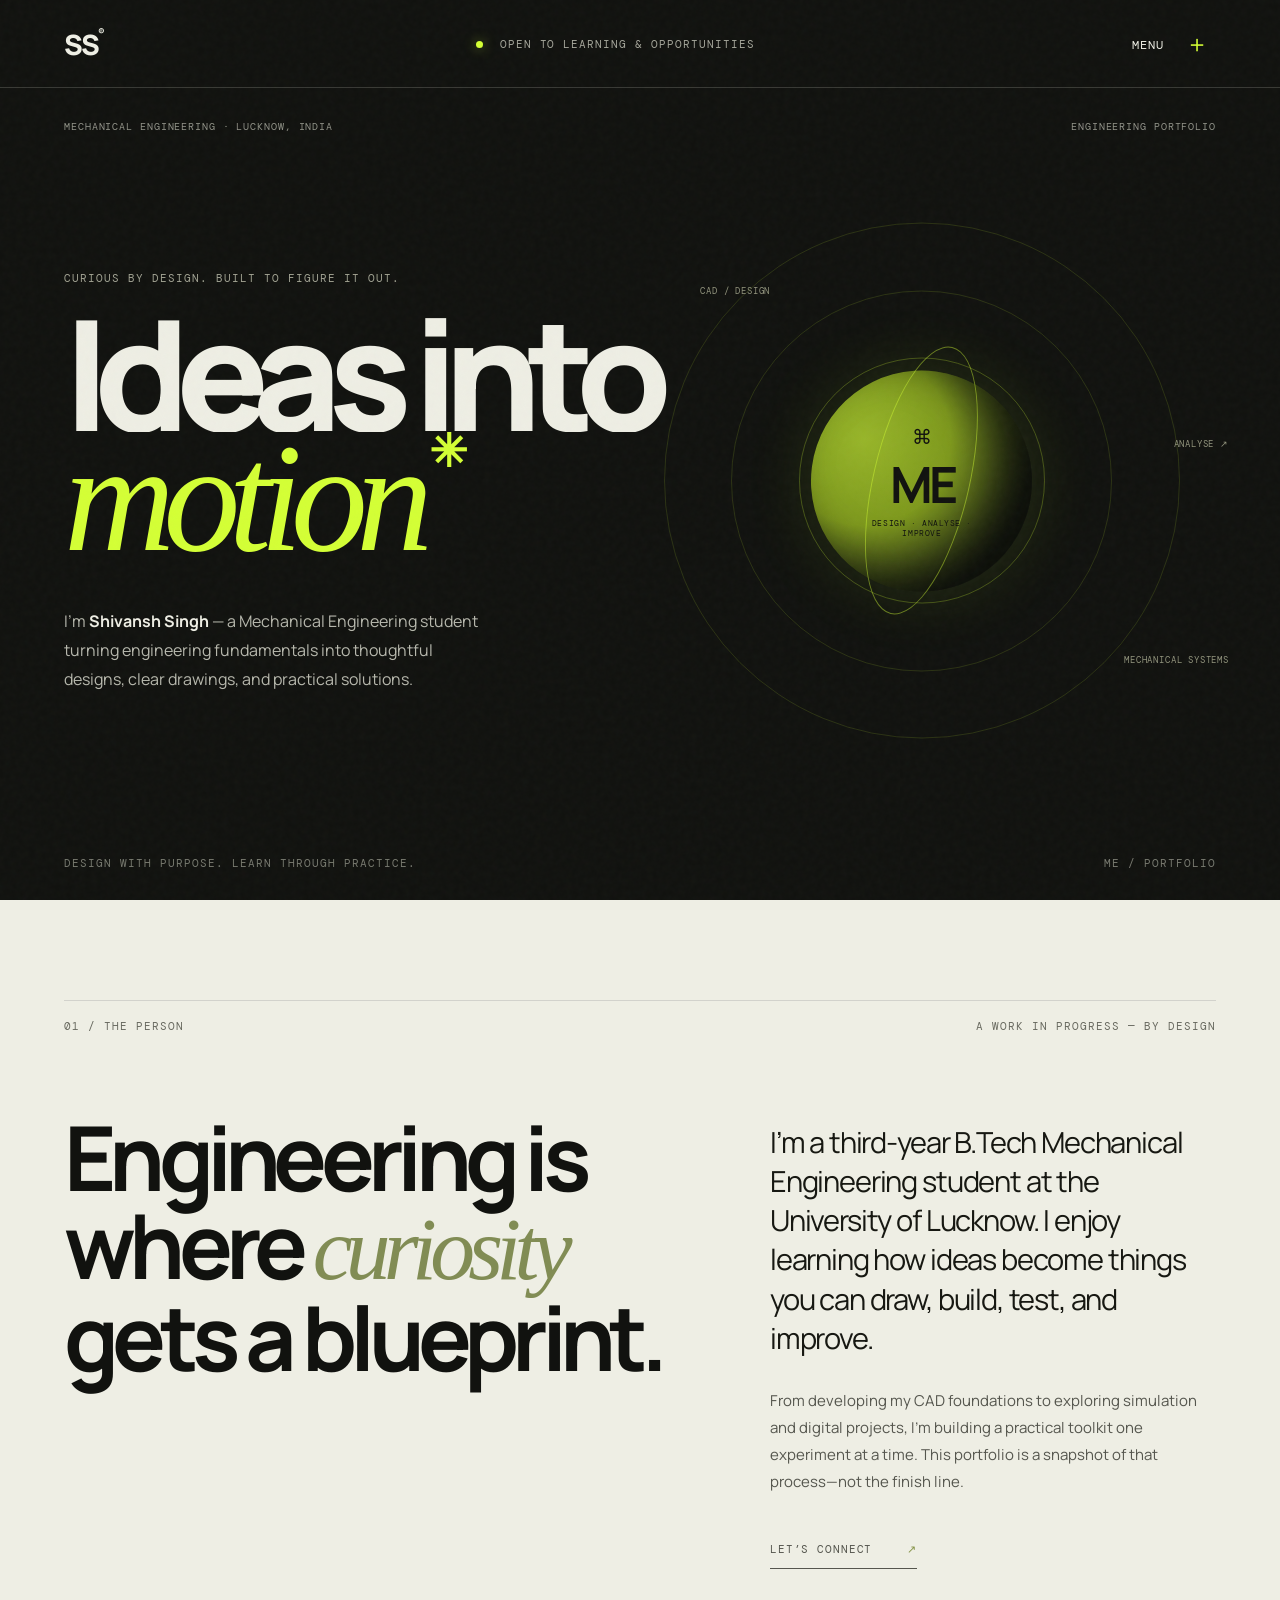
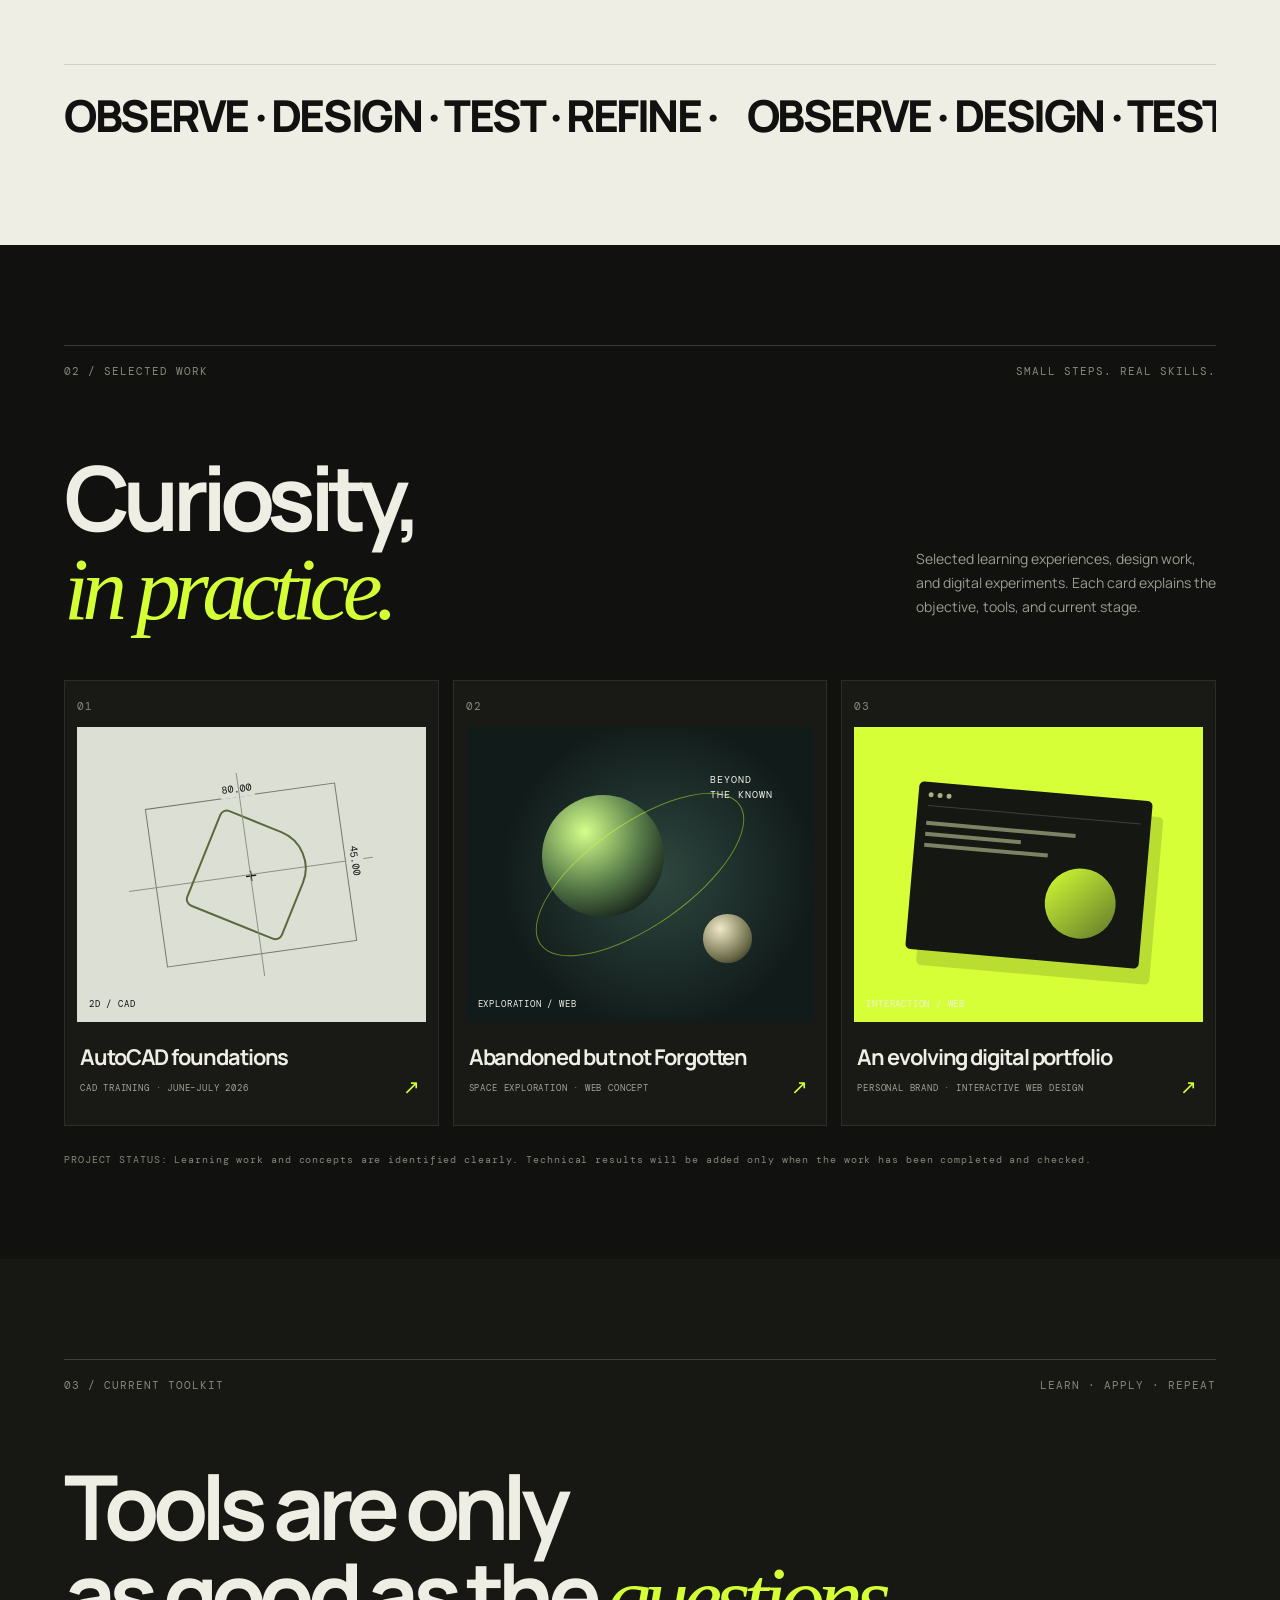
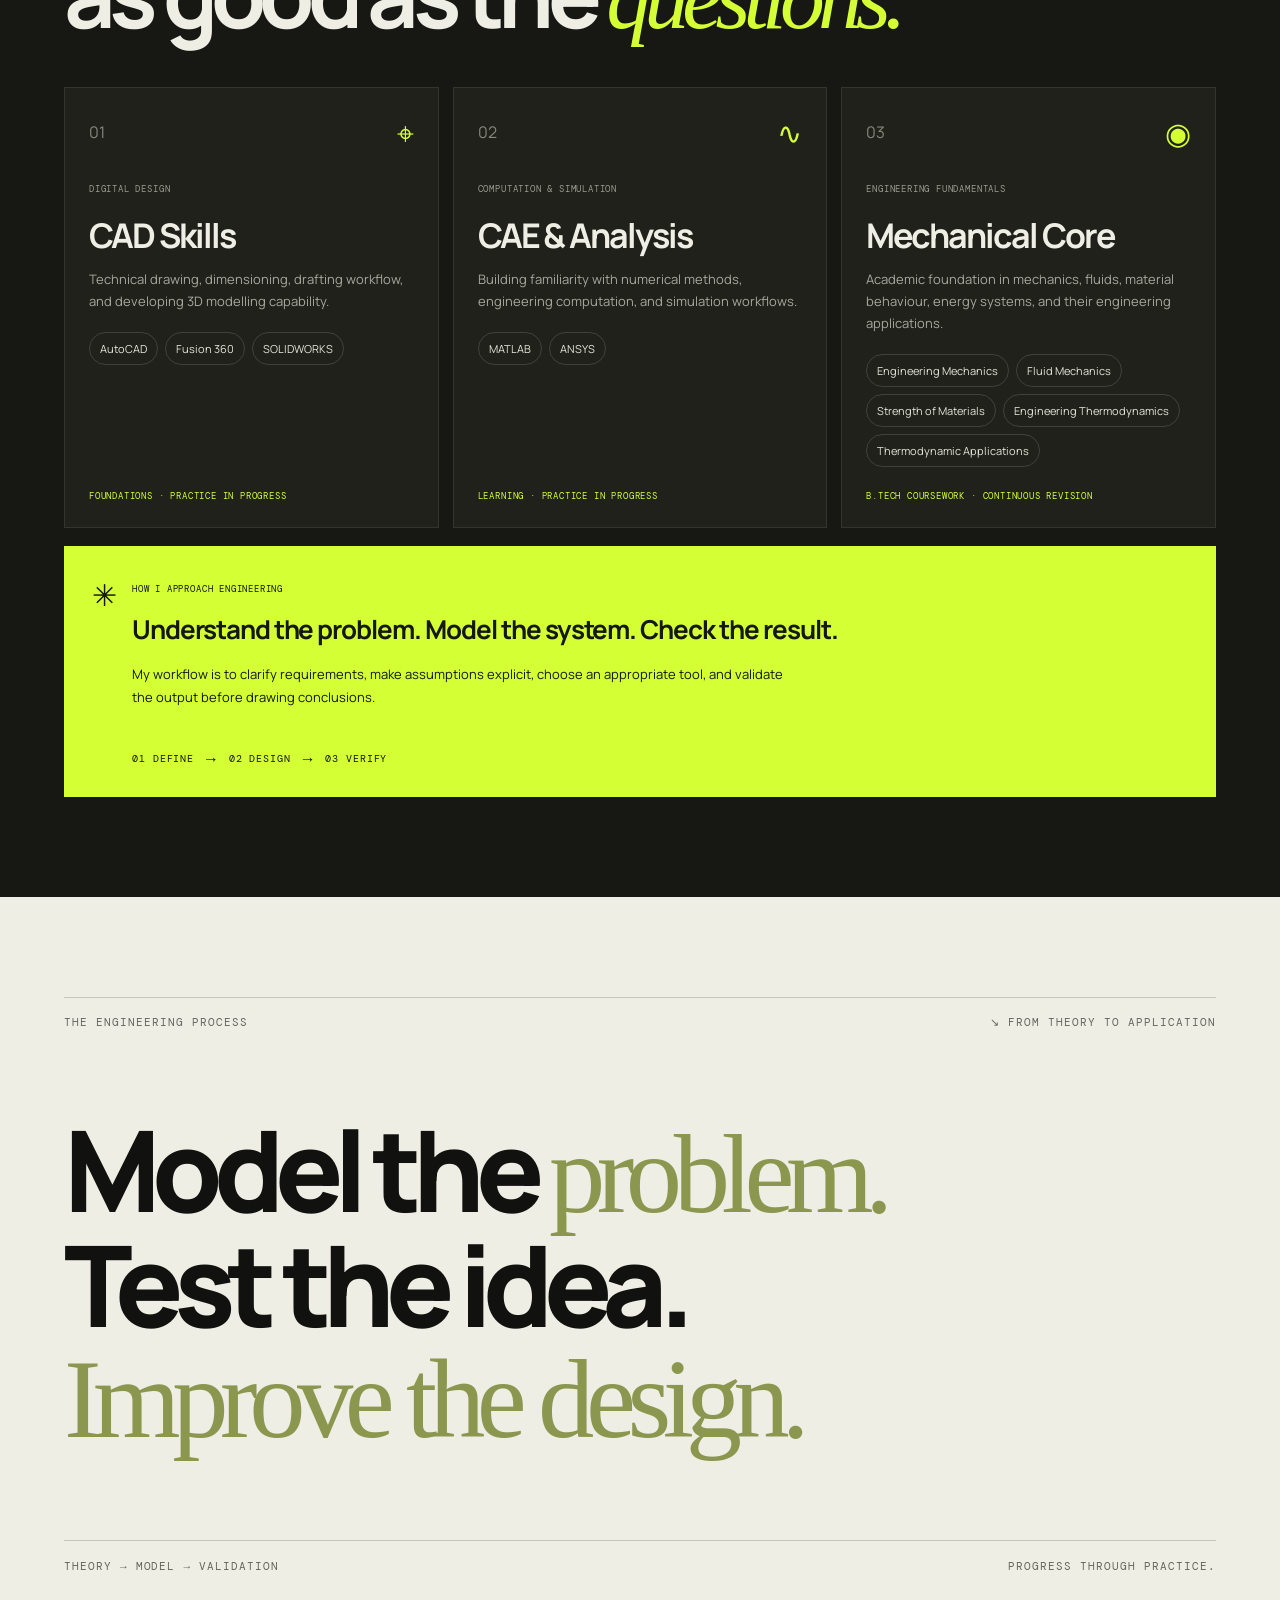
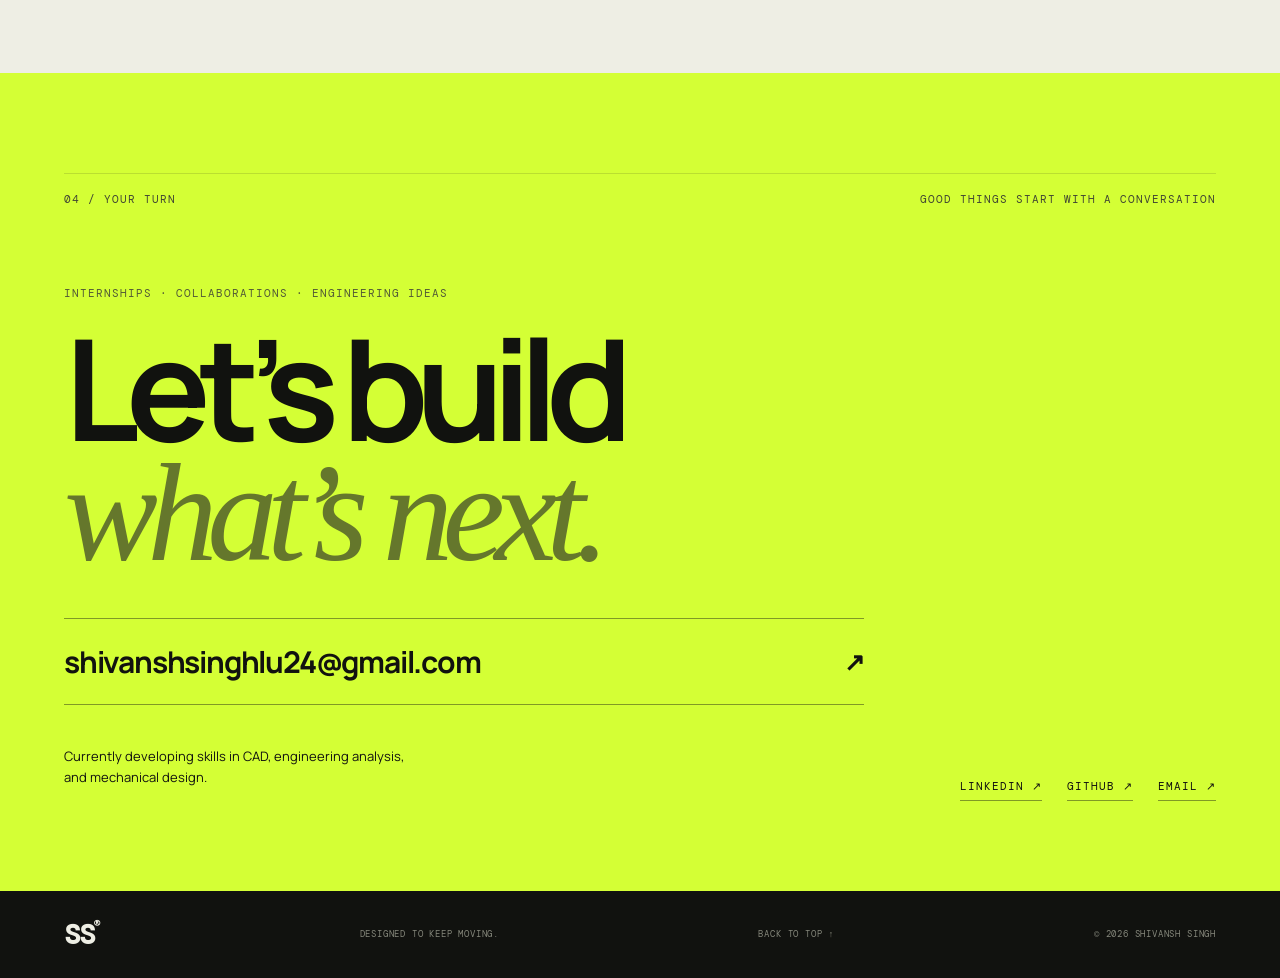
==== commit 051ef0d3: "Add files via upload" ====
--- a/index.html
+++ b/index.html
@@ -27,18 +27,18 @@
 
   <main id="top">
     <section class="hero section-pad" aria-labelledby="hero-title">
-      <div class="hero-meta reveal"><span>MECHANICAL ENGINEERING · LUCKNOW, INDIA</span><span>PORTFOLIO / 2026—27</span></div>
+      <div class="hero-meta reveal"><span>MECHANICAL ENGINEERING · LUCKNOW, INDIA</span><span>ENGINEERING PORTFOLIO</span></div>
       <div class="hero-title-wrap">
         <p class="eyebrow reveal">CURIOUS BY DESIGN. BUILT TO FIGURE IT OUT.</p>
         <h1 id="hero-title" class="hero-title"><span class="title-line"><span class="title-inner">Ideas into</span></span><span class="title-line title-line-two"><span class="title-inner"><em>motion</em><span class="asterisk">✳</span></span></span></h1>
-        <div class="hero-bottom reveal"><p>I'm <strong>Shivansh Singh</strong> — a Mechanical Engineering student exploring the space between precise design, practical engineering, and creative technology.</p><a class="round-link magnetic" href="#about" aria-label="Scroll to discover"><span>SCROLL<br>TO EXPLORE</span><b>↓</b></a></div>
+        <div class="hero-bottom reveal"><p>I’m <strong>Shivansh Singh</strong> — a Mechanical Engineering student turning engineering fundamentals into thoughtful designs, clear drawings, and practical solutions.</p></div>
       </div>
       <div class="hero-art" aria-hidden="true">
         <div class="orbit orbit-a"></div><div class="orbit orbit-b"></div><div class="orbit orbit-c"></div>
-        <div class="core"><div class="core-cut"></div><div class="core-label">MAKE<br>IT MOVE</div></div>
-        <div class="orbit-tag tag-one">CAD / 01</div><div class="orbit-tag tag-two">THINK IN SYSTEMS</div><div class="orbit-tag tag-three">ITERATE ↗</div>
+        <div class="core"><div class="core-cut"></div><div class="core-label"><span class="core-icon">⌘</span><strong>ME</strong><small>DESIGN · ANALYSE · IMPROVE</small></div></div>
+        <div class="orbit-tag tag-one">CAD / DESIGN</div><div class="orbit-tag tag-two">MECHANICAL SYSTEMS</div><div class="orbit-tag tag-three">ANALYSE ↗</div>
       </div>
-      <div class="hero-index"><span>SCROLL TO SHIFT PERSPECTIVE</span><span>↓ 001—004</span></div>
+      <div class="hero-index"><span>DESIGN WITH PURPOSE. LEARN THROUGH PRACTICE.</span><span>ME / PORTFOLIO</span></div>
     </section>
 
     <section id="about" class="about section-pad section-light">
@@ -52,48 +52,47 @@
 
     <section id="work" class="work section-pad">
       <div class="section-kicker reveal"><span>02 / SELECTED WORK</span><span>SMALL STEPS. REAL SKILLS.</span></div>
-      <div class="work-heading reveal"><h2 class="display">Curiosity,<br><em>in practice.</em></h2><p>Projects and learning experiences that show what I’m exploring. Tap a card to see the details.</p></div>
+      <div class="work-heading reveal"><h2 class="display">Curiosity,<br><em>in practice.</em></h2><p>Selected learning experiences, design work, and digital experiments. Each card explains the objective, tools, and current stage.</p></div>
       <div class="project-list">
         <button class="project-card reveal" data-project="cad" aria-label="Open AutoCAD learning details">
           <span class="project-number">01</span><div class="project-visual visual-cad"><div class="cad-frame"><div class="cad-shape"></div><span class="dimension dim-x">80.00</span><span class="dimension dim-y">45.00</span><span class="cad-cross">＋</span></div><span class="visual-stamp">2D / CAD</span></div>
-          <span class="project-info"><span class="project-name">AutoCAD foundations</span><span class="project-type">6-WEEK ONLINE COURSE · ZYLPHON</span></span><span class="project-arrow">↗</span>
+          <span class="project-info"><span class="project-name">AutoCAD foundations</span><span class="project-type">CAD TRAINING · JUNE–JULY 2026</span></span><span class="project-arrow">↗</span>
         </button>
         <button class="project-card reveal" data-project="space" aria-label="Open NASA Space Apps project details">
           <span class="project-number">02</span><div class="project-visual visual-space"><div class="planet planet-one"></div><div class="planet planet-two"></div><div class="space-orbit"></div><span class="space-word">BEYOND<br>THE KNOWN</span><span class="visual-stamp">EXPLORATION / WEB</span></div>
-          <span class="project-info"><span class="project-name">Abandoned but not Forgotten</span><span class="project-type">NASA SPACE APPS CHALLENGE 2026 · CONCEPT</span></span><span class="project-arrow">↗</span>
+          <span class="project-info"><span class="project-name">Abandoned but not Forgotten</span><span class="project-type">SPACE EXPLORATION · WEB CONCEPT</span></span><span class="project-arrow">↗</span>
         </button>
         <button class="project-card reveal" data-project="portfolio" aria-label="Open portfolio project details">
           <span class="project-number">03</span><div class="project-visual visual-web"><div class="browser-window"><div class="browser-top"><i></i><i></i><i></i></div><div class="browser-lines"><b></b><b></b><b></b></div><div class="browser-orb"></div></div><span class="visual-stamp">INTERACTION / WEB</span></div>
-          <span class="project-info"><span class="project-name">An evolving digital portfolio</span><span class="project-type">FRONT-END · INTERACTION DESIGN</span></span><span class="project-arrow">↗</span>
+          <span class="project-info"><span class="project-name">An evolving digital portfolio</span><span class="project-type">PERSONAL BRAND · INTERACTIVE WEB DESIGN</span></span><span class="project-arrow">↗</span>
         </button>
       </div>
-      <p class="project-note">* Concepts and learning work are labelled honestly. More technical projects will be added as they’re completed.</p>
+      <p class="project-note">PROJECT STATUS: Learning work and concepts are identified clearly. Technical results will be added only when the work has been completed and checked.</p>
     </section>
 
     <section id="toolkit" class="toolkit section-pad">
       <div class="section-kicker reveal"><span>03 / CURRENT TOOLKIT</span><span>LEARN · APPLY · REPEAT</span></div>
       <h2 class="display reveal">Tools are only<br>as good as the <em>questions.</em></h2>
-      <div class="skill-grid">
-        <article class="skill-tile reveal"><span class="skill-count">01</span><div class="skill-symbol symbol-cube">◇</div><h3>CAD & drafting</h3><p>AutoCAD foundations, drawing logic, dimensions, and clean technical communication.</p><span class="skill-status">FOUNDATION IN PROGRESS</span></article>
-        <article class="skill-tile reveal"><span class="skill-count">02</span><div class="skill-symbol symbol-axis">↗</div><h3>Mechanical thinking</h3><p>Core engineering concepts, problem-solving, and learning to validate assumptions.</p><span class="skill-status">BUILDING THE BASICS</span></article>
-        <article class="skill-tile reveal"><span class="skill-count">03</span><div class="skill-symbol symbol-wave">〰</div><h3>Simulation & analysis</h3><p>Exploring FEA and CFD workflows with an emphasis on honest assumptions and results.</p><span class="skill-status">EXPLORING</span></article>
-        <article class="skill-tile reveal"><span class="skill-count">04</span><div class="skill-symbol symbol-code">{ }</div><h3>Digital projects</h3><p>Building simple web experiences and learning how design, content, and code fit together.</p><span class="skill-status">LEARNING BY MAKING</span></article>
+      <div class="skill-groups">
+        <article class="skill-group reveal"><div class="group-head"><span class="skill-count">01</span><span class="group-symbol">⌖</span></div><p class="group-label">DIGITAL DESIGN</p><h3>CAD Skills</h3><p>Technical drawing, dimensioning, drafting workflow, and developing 3D modelling capability.</p><div class="skill-pills"><span>AutoCAD</span><span>Fusion 360</span><span>SOLIDWORKS</span></div><span class="skill-status">FOUNDATIONS · PRACTICE IN PROGRESS</span></article>
+        <article class="skill-group reveal"><div class="group-head"><span class="skill-count">02</span><span class="group-symbol">∿</span></div><p class="group-label">COMPUTATION & SIMULATION</p><h3>CAE & Analysis</h3><p>Building familiarity with numerical methods, engineering computation, and simulation workflows.</p><div class="skill-pills"><span>MATLAB</span><span>ANSYS</span></div><span class="skill-status">LEARNING · PRACTICE IN PROGRESS</span></article>
+        <article class="skill-group reveal"><div class="group-head"><span class="skill-count">03</span><span class="group-symbol">◉</span></div><p class="group-label">ENGINEERING FUNDAMENTALS</p><h3>Mechanical Core</h3><p>Academic foundation in mechanics, fluids, material behaviour, energy systems, and their engineering applications.</p><div class="skill-pills"><span>Engineering Mechanics</span><span>Fluid Mechanics</span><span>Strength of Materials</span><span>Engineering Thermodynamics</span><span>Thermodynamic Applications</span></div><span class="skill-status">B.TECH COURSEWORK · CONTINUOUS REVISION</span></article>
       </div>
-      <div class="learning-note reveal"><span class="note-mark">✳</span><p><strong>Honest progress over inflated claims.</strong><br>This portfolio separates completed experience from skills I’m still learning. That’s part of the process.</p></div>
+      <div class="learning-note reveal"><span class="note-mark">✳</span><div><p class="note-kicker">HOW I APPROACH ENGINEERING</p><p><strong>Understand the problem. Model the system. Check the result.</strong></p><p class="note-copy">My workflow is to clarify requirements, make assumptions explicit, choose an appropriate tool, and validate the output before drawing conclusions.</p></div><div class="workflow"><span>01 DEFINE</span><b>→</b><span>02 DESIGN</span><b>→</b><span>03 VERIFY</span></div></div>
     </section>
 
     <section class="manifesto section-pad">
-      <div class="manifesto-top reveal"><span>THE WORK IS NEVER REALLY DONE</span><span>↘ KEEP GOING</span></div>
-      <p class="manifesto-line" aria-label="Good work is a process, not a moment."><span class="reveal-word">Good work</span> <span class="reveal-word">is a</span> <span class="reveal-word"><em>process,</em></span><br><span class="reveal-word">not a</span> <span class="reveal-word"><em>moment.</em></span></p>
-      <div class="manifesto-bottom"><span>STAY CURIOUS.</span><span>MAKE SOMETHING USEFUL.</span></div>
+      <div class="manifesto-top reveal"><span>THE ENGINEERING PROCESS</span><span>↘ FROM THEORY TO APPLICATION</span></div>
+      <p class="manifesto-line" aria-label="Model the problem. Test the idea. Improve the design."><span class="reveal-word">Model the</span> <span class="reveal-word"><em>problem.</em></span><br><span class="reveal-word">Test the idea.</span><br><span class="reveal-word"><em>Improve the design.</em></span></p>
+      <div class="manifesto-bottom"><span>THEORY → MODEL → VALIDATION</span><span>PROGRESS THROUGH PRACTICE.</span></div>
     </section>
 
     <section id="contact" class="contact section-pad">
       <div class="section-kicker reveal"><span>04 / YOUR TURN</span><span>GOOD THINGS START WITH A CONVERSATION</span></div>
-      <p class="eyebrow reveal">HAVE A PROJECT, IDEA, OR OPPORTUNITY?</p>
-      <h2 class="contact-title reveal">Let’s make<br><em>something</em><br>matter.</h2>
+      <p class="eyebrow reveal">INTERNSHIPS · COLLABORATIONS · ENGINEERING IDEAS</p>
+      <h2 class="contact-title reveal">Let’s build<br><em>what’s next.</em></h2>
       <a class="contact-button magnetic reveal" href="mailto:shivanshsinghlu24@gmail.com"><span>shivanshsinghlu24@gmail.com</span><b>↗</b></a>
-      <div class="social-links reveal"><a href="https://www.linkedin.com/in/shivansh-singh-a24973335" target="_blank" rel="noreferrer">LINKEDIN ↗</a><a href="https://github.com/shivanshsinghlu24" target="_blank" rel="noreferrer">GITHUB ↗</a><a href="mailto:shivanshsinghlu24@gmail.com">EMAIL ↗</a></div>
+      <div class="contact-details reveal"><p>Currently developing skills in CAD, engineering analysis, and mechanical design.</p><div class="social-links"><a href="https://www.linkedin.com/in/shivansh-singh-a24973335" target="_blank" rel="noreferrer">LINKEDIN ↗</a><a href="https://github.com/shivanshsinghlu24" target="_blank" rel="noreferrer">GITHUB ↗</a><a href="mailto:shivanshsinghlu24@gmail.com">EMAIL ↗</a></div></div>
     </section>
   </main>
 
--- a/styles.css
+++ b/styles.css
@@ -1,6 +1 @@
-:root{--ink:#171813;--paper:#e9e8df;--acid:#d5ff3f;--muted:#77796f;--line:rgba(23,24,19,.18);--mono:'DM Mono',monospace;--sans:'Manrope',sans-serif;--pad:clamp(20px,5.2vw,84px)}
-*{box-sizing:border-box}html{scroll-behavior:smooth;scroll-padding-top:85px}body{margin:0;background:var(--ink);color:var(--paper);font-family:var(--sans);overflow-x:hidden;cursor:none}body.menu-open{overflow:hidden}a,button{color:inherit}button{font:inherit}::selection{background:var(--acid);color:var(--ink)}.noise{position:fixed;inset:0;pointer-events:none;z-index:20;opacity:.055;background-image:url("data:image/svg+xml,%3Csvg viewBox='0 0 180 180' xmlns='http://www.w3.org/2000/svg'%3E%3Cfilter id='n'%3E%3CfeTurbulence type='fractalNoise' baseFrequency='.95' numOctaves='3' stitchTiles='stitch'/%3E%3C/filter%3E%3Crect width='100%25' height='100%25' filter='url(%23n)' opacity='.5'/%3E%3C/svg%3E")}.scroll-progress{height:3px;position:fixed;z-index:60;inset:0 0 auto;background:transparent}.scroll-progress span{display:block;height:100%;width:0;background:var(--acid);transform-origin:left}.cursor-dot{position:fixed;width:12px;height:12px;border-radius:50%;background:var(--acid);pointer-events:none;z-index:100;transform:translate(-50%,-50%);mix-blend-mode:difference;transition:width .2s,height .2s;display:none}.site-header{height:84px;display:flex;align-items:center;justify-content:space-between;padding:0 var(--pad);border-bottom:1px solid rgba(233,232,223,.13);position:absolute;top:0;left:0;right:0;z-index:50}.brand{font-size:23px;letter-spacing:-.12em;font-weight:800;text-decoration:none}.brand span{font:10px var(--mono);vertical-align:top;margin-left:4px;letter-spacing:0}.header-note,.eyebrow,.section-kicker,.hero-meta,.hero-index,.project-type,.project-number,.visual-stamp,.skill-status,.skill-count,.manifesto-top,.manifesto-bottom,.social-links,.site-footer,.round-link span,.orbit-tag{font:10px var(--mono);letter-spacing:.06em}.header-note{display:flex;align-items:center;gap:9px;color:#a4a69a}.status-dot{width:7px;height:7px;background:var(--acid);border-radius:50%;box-shadow:0 0 14px #d5ff3f66}.menu-toggle{background:none;border:0;display:flex;gap:13px;align-items:center;font:10px var(--mono);letter-spacing:.08em;cursor:pointer;z-index:55}.menu-icon{font-size:20px;color:var(--acid)}.nav-links{position:fixed;inset:0;background:var(--acid);color:var(--ink);display:flex;flex-direction:column;justify-content:center;padding:var(--pad);gap:0;clip-path:circle(0 at calc(100% - 70px) 42px);transition:clip-path .8s cubic-bezier(.76,0,.24,1);pointer-events:none}.nav-links.open{clip-path:circle(150% at calc(100% - 70px) 42px);pointer-events:auto}.nav-links a{font-size:clamp(36px,8vw,90px);font-weight:800;letter-spacing:-.07em;text-decoration:none;border-bottom:1px solid #1718132e;padding:8px 0;display:flex;justify-content:space-between;align-items:center}.nav-links i{font:11px var(--mono);letter-spacing:0}.section-pad{padding-left:var(--pad);padding-right:var(--pad)}.hero{min-height:100svh;padding-top:135px;padding-bottom:30px;position:relative;display:flex;flex-direction:column;justify-content:space-between;overflow:hidden}.hero-meta,.hero-index{display:flex;justify-content:space-between;color:#8c8e83;position:relative;z-index:2}.hero-title-wrap{position:relative;z-index:3;padding:8vh 0 4vh}.eyebrow{color:var(--acid);margin:0 0 24px}.hero-title{font-size:clamp(68px,13.7vw,204px);line-height:.79;letter-spacing:-.105em;font-weight:800;margin:0;position:relative}.title-line{display:block;overflow:hidden;padding:0 .08em .12em 0}.title-inner{display:block;transform:translateY(115%);animation:titleUp 1.15s cubic-bezier(.16,1,.3,1) .12s forwards}.title-line-two .title-inner{animation-delay:.25s}.hero-title em,.display em,.contact-title em,.manifesto-line em{font-family:Georgia,serif;font-weight:400;letter-spacing:-.09em}.hero-title em{color:var(--acid)}.asterisk{display:inline-block;color:var(--acid);font-size:.3em;vertical-align:top;margin:.1em 0 0 .25em;animation:spin 22s linear infinite;letter-spacing:0}.hero-bottom{display:flex;align-items:flex-end;justify-content:space-between;gap:25px;margin-top:clamp(35px,7vh,85px);max-width:720px}.hero-bottom p{font-size:clamp(14px,1.6vw,18px);line-height:1.75;max-width:440px;color:#b6b8ad;margin:0}.hero-bottom strong{color:var(--paper);font-weight:700}.round-link{display:flex;align-items:center;gap:15px;text-decoration:none;flex-shrink:0}.round-link span{line-height:1.5;color:#9c9e92}.round-link b{width:49px;height:49px;border:1px solid #74766a;border-radius:50%;display:grid;place-items:center;font-size:22px;font-weight:400;transition:background .3s,color .3s,transform .3s}.round-link:hover b{background:var(--acid);color:var(--ink);transform:translateY(5px)}.hero-art{position:absolute;width:min(48vw,640px);aspect-ratio:1;right:4vw;top:18%;opacity:.78;pointer-events:none;transform:translate3d(var(--mx,0),var(--my,0),0);transition:transform .4s ease-out}.orbit{position:absolute;border:1px solid #d5ff3f4a;border-radius:50%;inset:8%;animation:spin 35s linear infinite}.orbit-a{transform:rotateX(65deg) rotate(-25deg)}.orbit-b{inset:18%;transform:rotateY(66deg) rotate(38deg);animation-direction:reverse;animation-duration:27s}.orbit-c{inset:26%;transform:rotateX(70deg) rotate(70deg);animation-duration:45s}.core{position:absolute;inset:32%;border-radius:50%;background:radial-gradient(circle at 30% 25%,#f2ffb3,#b7df31 24%,#5d741b 54%,#20251a 75%);box-shadow:0 0 70px #d5ff3f21,inset -20px -22px 35px #11130f;display:grid;place-items:center;transform:rotate(-25deg);animation:float 6s ease-in-out infinite}.core-cut{position:absolute;width:140%;height:24%;border:1px solid #e5ff8d;border-radius:50%;transform:rotate(-40deg);box-shadow:0 0 20px #d5ff3f66}.core-label{font:9px var(--mono);letter-spacing:.13em;color:#1a1c12;transform:rotate(25deg);font-weight:500}.orbit-tag{position:absolute;color:var(--acid);font-size:9px}.tag-one{top:15%;right:8%}.tag-two{bottom:15%;left:0}.tag-three{right:1%;bottom:27%}.hero-index{margin-top:50px}.section-light{background:var(--paper);color:var(--ink)}.about{padding-top:35px;overflow:hidden}.section-kicker{display:flex;justify-content:space-between;color:var(--muted);border-top:1px solid var(--line);padding-top:18px}.about-grid{display:grid;grid-template-columns:1.15fr .7fr;gap:10%;padding:clamp(70px,12vw,160px) 0 120px;align-items:start}.display{font-size:clamp(44px,7vw,104px);line-height:.99;letter-spacing:-.085em;margin:0;font-weight:700}.display em{color:#777b5e}.about-copy{padding-top:12px;max-width:480px}.large-copy{font-size:clamp(18px,2.1vw,26px);line-height:1.55;letter-spacing:-.035em;margin:0 0 28px}.about-copy p:not(.large-copy){color:#64665c;line-height:1.9;font-size:14px}.text-link{display:inline-flex;gap:25px;align-items:center;text-decoration:none;border-bottom:1px solid currentColor;padding:15px 0 10px;font:10px var(--mono);letter-spacing:.06em;margin-top:20px}.text-link span{font-size:17px;transition:transform .25s}.text-link:hover span{transform:translate(4px,-4px)}.marquee{overflow:hidden;border-top:1px solid var(--line);padding:20px 0 30px}.marquee-track{display:flex;width:max-content;animation:marquee 22s linear infinite}.marquee-track span{font-size:clamp(28px,5vw,65px);font-weight:800;letter-spacing:-.07em;white-space:nowrap;padding-right:20px}.marquee-track span::first-letter{color:#777b5e}.work{padding-top:110px;padding-bottom:130px}.work-heading{display:flex;justify-content:space-between;align-items:flex-end;gap:30px;padding:75px 0 55px}.work-heading p{max-width:260px;color:#a6a89c;font-size:13px;line-height:1.8;margin:0 0 8px}.project-list{border-top:1px solid #e9e8df28}.project-card{width:100%;display:grid;grid-template-columns:45px minmax(150px,.9fr) minmax(170px,1.2fr) 35px;align-items:center;gap:clamp(14px,3vw,40px);padding:23px 0;border:0;border-bottom:1px solid #e9e8df28;background:none;text-align:left;cursor:pointer;position:relative}.project-number{align-self:start;color:#828477;padding-top:7px}.project-visual{height:clamp(145px,21vw,280px);position:relative;overflow:hidden;display:grid;place-items:center;isolation:isolate}.visual-cad{background:#22261d}.cad-frame{position:relative;width:48%;aspect-ratio:1.1;border:1px solid #d5ff3f9c;display:grid;place-items:center;transform:rotate(-12deg);transition:transform .6s cubic-bezier(.2,.8,.2,1)}.cad-shape{width:58%;aspect-ratio:1;border:1px solid var(--acid);position:relative;transform:rotate(45deg)}.cad-shape:before,.cad-shape:after{content:"";position:absolute;inset:20%;border:1px dashed #d5ff3f90}.cad-shape:after{inset:40%;background:var(--acid);border:0}.dimension{position:absolute;color:var(--acid);font:8px var(--mono)}.dim-x{top:-15px;left:35%}.dim-y{right:-29px;top:45%;transform:rotate(90deg)}.cad-cross{position:absolute;color:var(--acid);font-size:15px}.visual-stamp{position:absolute;bottom:12px;left:12px;color:var(--acid);font-size:8px}.visual-space{background:radial-gradient(ellipse at 65% 40%,#343b32,#141713 65%)}.planet{position:absolute;border-radius:50%;filter:drop-shadow(0 10px 25px #0009)}.planet-one{width:32%;aspect-ratio:1;top:24%;left:22%;background:radial-gradient(circle at 30% 25%,#e0f9a0,#708a34 42%,#222b1b 75%);box-shadow:inset -15px -13px 22px #111}.planet-two{width:12%;aspect-ratio:1;right:18%;bottom:21%;background:radial-gradient(circle at 30% 25%,#fff5cf,#8e866b 60%,#1c1b18)}.space-orbit{position:absolute;width:75%;height:44%;border:1px solid #d5ff3f6b;border-radius:50%;transform:rotate(-28deg)}.space-word{position:absolute;right:8%;top:12%;font-size:clamp(10px,1.2vw,16px);line-height:1.1;letter-spacing:-.04em;font-weight:800}.visual-web{background:#d4d3c7;color:#191b14}.browser-window{width:65%;height:64%;background:#ecebe2;border:1px solid #8d8f81;box-shadow:10px 10px 0 #8e917c;transform:rotate(5deg);transition:transform .6s}.browser-top{height:16px;border-bottom:1px solid #aaa;border-right:0;display:flex;align-items:center;gap:4px;padding:0 6px}.browser-top i{width:4px;height:4px;border-radius:50%;background:#8a8c7d}.browser-lines{position:absolute;left:12%;top:32%;width:40%;display:grid;gap:6px}.browser-lines b{height:4px;background:#a1a38d}.browser-lines b:first-child{width:100%;height:8px;background:#20221a}.browser-lines b:last-child{width:65%}.browser-orb{position:absolute;width:32%;aspect-ratio:1;border-radius:50%;background:var(--acid);right:12%;top:32%;box-shadow:inset -10px -9px 10px #6e821f55}.project-info{display:flex;flex-direction:column;gap:11px}.project-name{font-size:clamp(18px,2.5vw,32px);letter-spacing:-.06em;font-weight:700;line-height:1.15;transition:color .25s}.project-type{color:#8e9085;font-size:9px;line-height:1.7}.project-arrow{font-size:23px;justify-self:end;transition:transform .3s,color .3s}.project-card:hover .project-name{color:var(--acid)}.project-card:hover .project-arrow{transform:translate(5px,-5px);color:var(--acid)}.project-card:hover .cad-frame{transform:rotate(0) scale(1.06)}.project-card:hover .browser-window{transform:rotate(0) scale(1.04)}.project-note{font-size:11px;color:#85877b;margin-top:20px;line-height:1.7}.toolkit{background:#d5ff3f;color:var(--ink);padding-top:35px;padding-bottom:110px}.toolkit .section-kicker{border-color:#17181344;color:#3d412e}.toolkit>.display{padding:80px 0 60px}.toolkit .display em{color:#69782d}.skill-grid{display:grid;grid-template-columns:repeat(4,1fr);border-top:1px solid #17181342;border-left:1px solid #17181342}.skill-tile{min-height:300px;padding:20px 18px 24px;border-right:1px solid #17181342;border-bottom:1px solid #17181342;position:relative;display:flex;flex-direction:column;transition:background .3s,transform .3s}.skill-tile:hover{background:#e5ff87;transform:translateY(-5px)}.skill-count{color:#555b35}.skill-symbol{font-size:58px;line-height:1;margin:45px 0 30px;height:58px}.symbol-cube{transform:rotate(-15deg)}.symbol-axis{font-size:54px}.symbol-wave{font-size:64px}.symbol-code{font:36px var(--mono);letter-spacing:-.1em}.skill-tile h3{font-size:18px;letter-spacing:-.05em;margin:0 0 12px}.skill-tile p{font-size:12px;line-height:1.8;color:#454a2e;margin:0 0 25px}.skill-status{font-size:8px;color:#4e582b;margin-top:auto}.learning-note{display:flex;gap:20px;align-items:center;border-top:1px solid #17181342;margin-top:35px;padding-top:25px}.note-mark{font-size:28px}.learning-note p{font-size:12px;line-height:1.8;color:#454a2e}.learning-note strong{color:var(--ink)}.manifesto{padding-top:35px;padding-bottom:35px;min-height:78vh;display:flex;flex-direction:column;justify-content:space-between;background:#25281e;overflow:hidden}.manifesto-top,.manifesto-bottom{display:flex;justify-content:space-between;color:#a5aa91}.manifesto-line{font-size:clamp(47px,9.4vw,140px);font-weight:700;letter-spacing:-.09em;line-height:.99;margin:clamp(65px,12vw,150px) 0;max-width:1100px}.manifesto-line em{color:var(--acid)}.reveal-word{display:inline-block;overflow:hidden;vertical-align:bottom}.reveal-word.in-view{animation:wordRise .85s cubic-bezier(.16,1,.3,1) both}.contact{padding-top:35px;padding-bottom:90px;background:var(--acid);color:var(--ink)}.contact .section-kicker{border-color:#17181344;color:#43482d}.contact>.eyebrow{color:#555d2d;margin-top:105px}.contact-title{font-size:clamp(68px,14vw,195px);line-height:.78;letter-spacing:-.11em;margin:0 0 70px;font-weight:800}.contact-title em{color:#69782d}.contact-button{display:flex;align-items:center;justify-content:space-between;gap:20px;border-top:1px solid #1718136b;border-bottom:1px solid #1718136b;padding:20px 0;text-decoration:none;font-size:clamp(15px,2.4vw,30px);letter-spacing:-.045em;max-width:820px}.contact-button b{width:45px;height:45px;border:1px solid #171813;border-radius:50%;display:grid;place-items:center;font-size:22px;font-weight:400;transition:background .3s,transform .3s}.contact-button:hover b{background:var(--ink);color:var(--acid);transform:rotate(45deg)}.social-links{display:flex;gap:25px;flex-wrap:wrap;margin-top:45px}.social-links a{text-decoration:none;border-bottom:1px solid transparent;padding-bottom:4px}.social-links a:hover{border-color:currentColor}.site-footer{display:flex;justify-content:space-between;align-items:center;padding:25px var(--pad);color:#96988d;gap:20px;font-size:9px}.site-footer .brand{color:var(--paper)}.back-top{text-decoration:none}.project-dialog{width:min(620px,calc(100% - 28px));border:1px solid #55584a;background:var(--paper);color:var(--ink);padding:clamp(25px,6vw,55px);max-height:85vh;overflow:auto}.project-dialog::backdrop{background:#10110fbd;backdrop-filter:blur(8px)}.dialog-close{position:absolute;right:17px;top:12px;border:0;background:none;font-size:32px;cursor:pointer}.project-dialog h2{font-size:clamp(32px,7vw,60px);letter-spacing:-.08em;line-height:1;margin:12px 0 25px}.project-dialog #dialog-body{font-size:14px;line-height:1.9;color:#55574c}.project-dialog #dialog-body ul{padding-left:20px}.project-dialog .eyebrow{color:#69782d}.transition-curtain{position:fixed;inset:0;background:var(--acid);color:var(--ink);z-index:90;display:grid;place-items:center;transform:translateY(105%);pointer-events:none}.transition-curtain span{font:11px var(--mono);letter-spacing:.1em}.reveal{opacity:0;transform:translateY(32px);transition:opacity .8s cubic-bezier(.2,.7,.2,1),transform .8s cubic-bezier(.2,.7,.2,1)}.reveal.in-view{opacity:1;transform:translateY(0)}@keyframes titleUp{to{transform:translateY(0)}}@keyframes spin{to{transform:rotate(360deg)}}@keyframes float{0%,100%{translate:0 0}50%{translate:0 -12px}}@keyframes marquee{to{transform:translateX(-50%)}}@keyframes wordRise{from{transform:translateY(110%);opacity:0}to{transform:translateY(0);opacity:1}}
-@media (hover:hover) and (pointer:fine){.cursor-dot{display:block}a,button{cursor:none}}
-@media(max-width:800px){.header-note{display:none}.hero-art{width:76vw;right:-18vw;top:20%;opacity:.38}.hero-title-wrap{padding-top:12vh}.hero-title{font-size:clamp(65px,15vw,120px)}.hero-bottom{max-width:520px}.about-grid{grid-template-columns:1fr;gap:35px;padding:75px 0 80px}.about-copy{max-width:600px}.work-heading{align-items:flex-start;flex-direction:column;padding:55px 0 35px}.work-heading p{max-width:400px}.project-card{grid-template-columns:25px minmax(100px,.9fr) minmax(120px,1.2fr) 20px;gap:12px}.project-visual{height:155px}.project-type{font-size:8px}.skill-grid{grid-template-columns:repeat(2,1fr)}.skill-tile{min-height:260px}.manifesto{min-height:60vh}.contact>.eyebrow{margin-top:75px}}
-@media(max-width:520px){:root{--pad:20px}.site-header{height:70px}.hero{padding-top:110px;min-height:92svh}.hero-meta,.hero-index{font-size:8px}.hero-meta span:last-child{display:none}.hero-title{font-size:clamp(61px,15.5vw,90px)}.hero-title-wrap{padding-top:10vh}.hero-bottom{align-items:flex-start}.hero-bottom p{font-size:13px;max-width:270px}.round-link{flex-direction:column-reverse;align-items:center;gap:8px}.round-link span{font-size:8px;text-align:center}.round-link b{width:42px;height:42px}.hero-art{width:95vw;right:-37vw;top:25%;opacity:.25}.hero-index{margin-top:30px}.section-kicker{font-size:8px;gap:15px}.section-kicker span:last-child{text-align:right}.display{font-size:clamp(43px,11.5vw,66px)}.work{padding-top:75px;padding-bottom:80px}.project-card{grid-template-columns:20px 1fr 20px;gap:10px;padding:18px 0}.project-number{grid-column:1;grid-row:1}.project-visual{grid-column:2;grid-row:1;width:100%;height:180px}.project-info{grid-column:2;grid-row:2;padding:5px 0 8px}.project-arrow{grid-column:3;grid-row:1;align-self:start}.project-name{font-size:21px}.project-type{font-size:8px}.skill-tile{padding:15px 12px;min-height:250px}.skill-symbol{margin:35px 0 25px}.skill-tile h3{font-size:16px}.skill-tile p{font-size:11px}.toolkit{padding-bottom:75px}.toolkit>.display{padding:60px 0 40px}.manifesto-line{font-size:clamp(43px,10.8vw,65px);line-height:1.05;margin:90px 0}.manifesto-top,.manifesto-bottom{font-size:8px;gap:20px}.contact-title{font-size:clamp(65px,17vw,100px)}.contact-button{font-size:15px}.contact-button b{width:38px;height:38px;flex-shrink:0}.site-footer{flex-wrap:wrap;font-size:8px}.site-footer>span:nth-child(2){display:none}}
-@media(prefers-reduced-motion:reduce){*,*::before,*::after{animation-duration:.01ms!important;animation-iteration-count:1!important;scroll-behavior:auto!important;transition-duration:.01ms!important}.reveal{opacity:1;transform:none}.title-inner{transform:none;animation:none}.cursor-dot{display:none!important}body,a,button{cursor:auto}}
+:root{--ink:#11120f;--paper:#eeeee4;--lime:#d4ff35;--muted:#88897f;--line:rgba(238,238,228,.18);--mono:'DM Mono',monospace;--sans:'Manrope',Arial,sans-serif}*{box-sizing:border-box}html{scroll-behavior:smooth;scroll-padding-top:80px}body{margin:0;background:var(--ink);color:var(--paper);font-family:var(--sans);overflow-x:hidden}a{color:inherit;text-decoration:none}button{font:inherit}.noise{position:fixed;inset:0;pointer-events:none;z-index:10;opacity:.055;background-image:url("data:image/svg+xml,%3Csvg viewBox='0 0 180 180' xmlns='http://www.w3.org/2000/svg'%3E%3Cfilter id='n'%3E%3CfeTurbulence type='fractalNoise' baseFrequency='.8' numOctaves='3' stitchTiles='stitch'/%3E%3C/filter%3E%3Crect width='100%25' height='100%25' filter='url(%23n)' opacity='.5'/%3E%3C/svg%3E")}.scroll-progress{position:fixed;z-index:30;top:0;left:0;width:100%;height:3px}.scroll-progress span{display:block;height:100%;width:0;background:var(--lime)}.cursor-dot{display:none}.site-header{height:88px;padding:0 5vw;display:flex;align-items:center;justify-content:space-between;border-bottom:1px solid var(--line);position:absolute;top:0;left:0;width:100%;z-index:20}.brand{font-size:28px;font-weight:800;letter-spacing:-2px}.brand span{font-size:10px;vertical-align:top;letter-spacing:0}.header-note,.eyebrow,.section-kicker,.hero-meta,.hero-index,.orbit-tag,.project-type,.project-number,.visual-stamp,.skill-status,.group-label,.note-kicker,.workflow,.manifesto-top,.manifesto-bottom,.social-links,.site-footer,.project-note{font:11px var(--mono);letter-spacing:.09em}.header-note{color:#a4a59a}.status-dot{display:inline-block;width:7px;height:7px;border-radius:50%;background:var(--lime);margin-right:9px;box-shadow:0 0 12px #d4ff3580}.menu-toggle{border:0;background:none;color:var(--paper);cursor:pointer;font:12px var(--mono);letter-spacing:.1em}.menu-icon{color:var(--lime);font-size:24px;margin-left:12px;vertical-align:-3px}.nav-links{display:none;position:absolute;top:87px;left:0;right:0;padding:30px 5vw 42px;background:var(--ink);border-bottom:1px solid var(--line);grid-template-columns:repeat(4,1fr);gap:18px}.nav-links.open{display:grid}.nav-links a{font-size:clamp(18px,3vw,30px);font-weight:700}.nav-links i{font:11px var(--mono);color:var(--lime);margin-left:8px}.section-pad{padding:100px 5vw}.hero{min-height:100svh;position:relative;display:flex;flex-direction:column;justify-content:center;padding-top:145px;padding-bottom:65px;overflow:hidden}.hero-meta{position:absolute;top:120px;left:5vw;right:5vw;display:flex;justify-content:space-between;color:#929389;font-size:10px}.hero-title-wrap{position:relative;z-index:2;max-width:900px}.eyebrow{color:#a1a292}.hero .eyebrow{margin:0 0 28px}.hero-title{font-size:clamp(70px,12vw,170px);line-height:.78;letter-spacing:-.095em;margin:0;font-weight:800;position:relative;z-index:2}.title-line{display:block;overflow:hidden}.title-inner{display:block;animation:rise .9s cubic-bezier(.2,.75,.2,1) both}.title-line-two .title-inner{animation-delay:.12s}.hero-title em,.display em,.manifesto-line em,.contact-title em{font-family:Georgia,serif;font-weight:400;color:var(--lime);letter-spacing:-.075em}.asterisk{font-size:.3em;color:var(--lime);vertical-align:top;margin-left:.16em;letter-spacing:0}.hero-bottom{max-width:430px;margin-top:48px;font-size:16px;line-height:1.8;color:#b7b8ad}.hero-bottom strong{color:var(--paper)}.hero-art{position:absolute;width:min(48vw,620px);aspect-ratio:1;right:4vw;top:50%;transform:translateY(-45%);pointer-events:none}.orbit{position:absolute;inset:8%;border:1px solid #d4ff3522;border-radius:50%;animation:orbit 30s linear infinite}.orbit-b{inset:19%;animation-direction:reverse}.orbit-c{inset:30%;border-color:#d4ff3540}.core{position:absolute;inset:32%;border-radius:50%;background:radial-gradient(circle at 30% 25%,#d4ff35b0,#7e991d 38%,#1d2114 75%);box-shadow:0 0 70px #baff2720,inset -25px -25px 45px #050605a8;display:grid;place-items:center;transform:rotate(-15deg);animation:float 7s ease-in-out infinite}.core-cut{position:absolute;inset:-12% 28%;border:1px solid #d4ff3570;border-radius:50%;transform:rotate(28deg)}.core-label{transform:rotate(15deg);display:flex;align-items:center;flex-direction:column;color:#11120f;text-align:center}.core-label strong{font-size:clamp(25px,4vw,50px);letter-spacing:-.08em}.core-icon{font-size:20px}.core-label small{font:8px var(--mono);letter-spacing:.07em;max-width:130px}.orbit-tag{position:absolute;color:#92947d;font-size:9px}.tag-one{top:18%;left:14%}.tag-two{bottom:20%;right:0}.tag-three{top:43%;right:0}.hero-index{position:absolute;bottom:30px;left:5vw;right:5vw;display:flex;justify-content:space-between;color:#77796f}.section-kicker{display:flex;justify-content:space-between;gap:15px;color:#85877b;border-top:1px solid var(--line);padding-top:18px}.section-light{background:var(--paper);color:var(--ink)}.section-light .section-kicker{border-color:#11112220;color:#68695f}.about-grid{display:grid;grid-template-columns:1.15fr .85fr;gap:8vw;padding:80px 0 95px}.display{font-size:clamp(44px,7vw,92px);line-height:.98;letter-spacing:-.075em;font-weight:700;margin:0}.section-light .display em{color:#818c54}.about-copy{padding-top:10px;max-width:470px;font-size:15px;line-height:1.8;color:#55564e}.large-copy{font-size:clamp(20px,2.4vw,29px);line-height:1.35;letter-spacing:-.04em;color:#171812;margin-top:0}.text-link{display:inline-flex;gap:35px;border-bottom:1px solid currentColor;padding:12px 0;font:11px var(--mono);letter-spacing:.08em;margin-top:20px}.text-link span{color:#869348}.marquee{overflow:hidden;border-top:1px solid #11112222;padding:20px 0 0;white-space:nowrap;font-size:clamp(20px,4vw,44px);font-weight:800;letter-spacing:-.055em}.marquee-track{display:flex;width:max-content;animation:marquee 22s linear infinite}.marquee-track span{padding-right:30px}.marquee-track span:after{color:#8a9658}.work{padding-bottom:80px}.work-heading{display:flex;align-items:end;justify-content:space-between;gap:30px;padding:75px 0 48px}.work-heading p{max-width:300px;color:#9a9b91;font-size:14px;line-height:1.7}.project-list{display:grid;grid-template-columns:repeat(3,minmax(0,1fr));gap:14px}.project-card{position:relative;text-align:left;color:var(--paper);background:#191a16;border:1px solid #ffffff15;padding:12px;cursor:pointer;min-width:0;transition:transform .35s,border-color .35s}.project-card:hover{transform:translateY(-7px);border-color:#d4ff3580}.project-number{display:block;color:#85877b;padding:6px 0 14px}.project-visual{height:clamp(180px,23vw,310px);position:relative;overflow:hidden;display:grid;place-items:center}.visual-cad{background:#dce0d4;color:#111}.cad-frame{width:55%;aspect-ratio:1.2;border:1px solid #73796c;position:relative;display:grid;place-items:center;transform:rotate(-8deg)}.cad-frame:before,.cad-frame:after{content:'';position:absolute;background:#8b9282}.cad-frame:before{width:130%;height:1px}.cad-frame:after{height:130%;width:1px}.cad-shape{width:55%;aspect-ratio:1;border:2px solid #5b6a3e;border-radius:8px 40px 8px 8px;transform:rotate(30deg)}.dimension{position:absolute;font:10px var(--mono);background:#dce0d4;padding:2px}.dim-x{top:-17px;left:40%}.dim-y{right:-27px;top:45%;transform:rotate(90deg)}.cad-cross{position:absolute;font-size:20px}.visual-space{background:radial-gradient(circle at 55% 50%,#2e473f,#111b1a 65%)}.planet{position:absolute;border-radius:50%;background:radial-gradient(circle at 35% 30%,#d5ff8b,#577c49 48%,#18241c 80%)}.planet-one{width:35%;aspect-ratio:1;left:22%;top:23%}.planet-two{width:14%;aspect-ratio:1;right:18%;bottom:20%;background:radial-gradient(circle at 35% 30%,#f1e9c7,#6d6d4a 65%,#151a12)}.space-orbit{width:70%;height:35%;border:1px solid #d4ff3577;border-radius:50%;transform:rotate(-35deg)}.space-word{position:absolute;font:10px var(--mono);letter-spacing:.1em;right:12%;top:15%;line-height:1.5}.visual-web{background:#d6ff38}.browser-window{width:67%;height:57%;background:#151712;border-radius:5px;padding:10px;position:relative;box-shadow:12px 15px 0 #11120f24;transform:rotate(5deg)}.browser-top{display:flex;gap:4px;border-bottom:1px solid #ffffff2c;padding-bottom:8px}.browser-top i{width:5px;height:5px;border-radius:50%;background:#a7b17e}.browser-lines{padding-top:15px;display:grid;gap:7px}.browser-lines b{height:4px;background:#7c8364;width:70%}.browser-lines b:nth-child(2){width:45%}.browser-lines b:nth-child(3){width:58%}.browser-orb{position:absolute;width:30%;aspect-ratio:1;border-radius:50%;background:linear-gradient(135deg,#d4ff35,#61782b);right:12%;bottom:15%}.visual-stamp{position:absolute;bottom:12px;left:12px;font-size:9px;color:currentColor}.project-info{display:flex;flex-direction:column;gap:9px;padding:20px 25px 18px 3px}.project-name{font-size:clamp(16px,1.7vw,23px);font-weight:700;letter-spacing:-.05em}.project-type{font-size:9px;color:#a2a397;line-height:1.6}.project-arrow{position:absolute;bottom:25px;right:18px;color:var(--lime);font-size:20px}.project-note{color:#85877b;line-height:1.8;margin-top:25px;font-size:10px}.toolkit{background:#171814}.toolkit>.display{padding:70px 0 45px}.skill-groups{display:grid;grid-template-columns:repeat(3,minmax(0,1fr));gap:14px}.skill-group{padding:24px;background:#20211b;border:1px solid #ffffff16;min-height:360px;display:flex;flex-direction:column;align-items:flex-start;transition:transform .3s,border-color .3s}.skill-group:hover{transform:translateY(-5px);border-color:#d4ff3570}.group-head{display:flex;align-items:center;justify-content:space-between;width:100%;color:#85877b}.group-symbol{font-size:30px;color:var(--lime)}.group-label{font-size:9px;color:#9a9b90;margin-top:30px}.skill-group h3{font-size:clamp(24px,3vw,34px);letter-spacing:-.06em;margin:8px 0 10px}.skill-group>p:not(.group-label){font-size:13px;line-height:1.7;color:#a7a89d;margin:0 0 20px}.skill-pills{display:flex;flex-wrap:wrap;gap:7px;margin-bottom:22px}.skill-pills span{border:1px solid #ffffff25;border-radius:99px;padding:8px 10px;font-size:11px;color:#e4e5d8}.skill-status{margin-top:auto;color:var(--lime);font-size:9px;line-height:1.6}.learning-note{margin-top:18px;padding:28px;background:var(--lime);color:#151711;display:grid;grid-template-columns:auto 1fr;gap:15px;align-items:start}.note-mark{font-size:30px}.note-kicker{font-size:9px}.learning-note strong{font-size:clamp(18px,2.4vw,26px);letter-spacing:-.04em}.note-copy{max-width:670px;font-size:13px;line-height:1.7}.workflow{grid-column:2;display:flex;gap:12px;align-items:center;flex-wrap:wrap;font-size:10px;margin-top:12px}.workflow b{font-size:16px}.manifesto{background:var(--paper);color:var(--ink);min-height:650px;display:flex;flex-direction:column;justify-content:space-between}.manifesto-top{border-top:1px solid #17181430;padding-top:17px;display:flex;justify-content:space-between;color:#65665e}.manifesto-line{font-size:clamp(45px,8.8vw,120px);line-height:.98;letter-spacing:-.08em;font-weight:800;margin:85px 0}.manifesto-line em{color:#8b974f}.manifesto-bottom{display:flex;justify-content:space-between;border-top:1px solid #17181430;padding-top:18px;color:#64665b}.contact{background:var(--lime);color:var(--ink);padding-bottom:90px}.contact .section-kicker{border-color:#1112;color:#414633}.contact .eyebrow{color:#535b36;margin-top:80px}.contact-title{font-size:clamp(58px,11vw,145px);line-height:.85;letter-spacing:-.09em;margin:28px 0 45px}.contact-title em{color:#65772c}.contact-button{display:flex;justify-content:space-between;align-items:center;border-top:1px solid #15171170;border-bottom:1px solid #15171170;padding:22px 0;font-size:clamp(17px,3vw,30px);font-weight:700;letter-spacing:-.04em;max-width:800px}.contact-button b{font-size:25px}.contact-details{display:flex;justify-content:space-between;gap:30px;align-items:end;margin-top:28px}.contact-details p{font-size:13px;max-width:340px;line-height:1.6}.social-links{display:flex;gap:25px;flex-wrap:wrap}.social-links a{border-bottom:1px solid #15171170;padding-bottom:7px}.site-footer{padding:25px 5vw;display:flex;align-items:center;justify-content:space-between;gap:20px;color:#85877b;font-size:9px}.site-footer .brand{color:var(--paper)}.back-top{white-space:nowrap}.project-dialog{width:min(620px,calc(100% - 28px));background:var(--paper);color:var(--ink);border:0;padding:clamp(25px,5vw,48px);box-shadow:0 20px 100px #0008}.project-dialog::backdrop{background:#000b;backdrop-filter:blur(8px)}.dialog-close{position:absolute;right:18px;top:12px;border:0;background:none;font-size:30px;cursor:pointer}.project-dialog h2{font-size:clamp(32px,6vw,56px);line-height:1;letter-spacing:-.07em;margin:15px 0}.project-dialog p{line-height:1.7}.project-dialog .eyebrow{font:10px var(--mono);color:#70735e}.transition-curtain{display:none}.reveal{opacity:1;transform:none}.js-ready .reveal{opacity:0;transform:translateY(22px);transition:opacity .7s ease,transform .7s cubic-bezier(.2,.7,.2,1)}.js-ready .reveal.in-view{opacity:1;transform:none}.reveal-word{display:inline-block}.reveal-word em{font-style:normal}@keyframes rise{from{transform:translateY(110%)}to{transform:translateY(0)}}@keyframes orbit{to{transform:rotate(360deg)}}@keyframes float{0%,100%{translate:0 0}50%{translate:0 -12px}}@keyframes marquee{to{transform:translateX(-50%)}}@media(max-width:800px){.header-note{display:none}.site-header{height:72px}.nav-links{top:71px;grid-template-columns:repeat(2,1fr)}.hero{padding-top:135px;min-height:92svh}.hero-meta{top:98px;font-size:8px}.hero-title{font-size:clamp(64px,13vw,105px)}.hero-art{width:72vw;right:-12vw;top:46%;opacity:.7}.hero-bottom{max-width:360px;font-size:14px;margin-top:35px}.hero-index{font-size:8px;bottom:20px}.section-pad{padding:75px 6vw}.about-grid{grid-template-columns:1fr;gap:25px;padding:55px 0}.about-copy{max-width:600px}.work-heading{align-items:start;flex-direction:column;padding:55px 0 30px}.project-list{grid-template-columns:1fr 1fr}.project-card:last-child{grid-column:1/-1}.project-card:last-child .project-visual{height:250px}.skill-groups{grid-template-columns:1fr}.skill-group{min-height:0}.skill-status{margin-top:15px}.toolkit>.display{padding:55px 0 35px}.manifesto{min-height:520px}.manifesto-line{margin:65px 0}.contact-details{align-items:start;flex-direction:column}.site-footer{flex-wrap:wrap}.site-footer>span:nth-child(2){display:none}}@media(max-width:480px){.section-pad{padding:62px 5vw}.hero{min-height:88svh}.hero-meta{left:5vw;right:5vw;letter-spacing:.02em}.hero-meta span:first-child{max-width:58%}.hero-title{font-size:clamp(58px,14vw,78px)}.hero-art{width:85vw;right:-28vw;top:43%;opacity:.55}.hero-bottom{max-width:290px;font-size:13px}.hero-index{left:5vw;right:5vw;font-size:7px;gap:10px}.hero-index span:first-child{max-width:65%}.section-kicker{font-size:8px;letter-spacing:.04em}.section-kicker span:last-child{text-align:right}.display{font-size:clamp(42px,12vw,62px)}.project-list{grid-template-columns:1fr}.project-card:last-child{grid-column:auto}.project-visual,.project-card:last-child .project-visual{height:240px}.project-info{padding:17px 25px 15px 3px}.project-name{font-size:21px}.learning-note{grid-template-columns:1fr;padding:20px}.workflow{grid-column:1;gap:8px}.manifesto-line{font-size:clamp(42px,11vw,60px)}.manifesto-bottom{font-size:8px;gap:20px}.manifesto-bottom span:last-child{text-align:right}.contact .eyebrow{margin-top:55px}.contact-title{font-size:clamp(55px,14vw,76px)}.contact-button{font-size:16px}.social-links{gap:18px;font-size:9px}.site-footer{font-size:8px}.site-footer .back-top{display:none}}@media(prefers-reduced-motion:reduce){*,*::before,*::after{animation-duration:.01ms!important;animation-iteration-count:1!important;scroll-behavior:auto!important;transition-duration:.01ms!important}.js-ready .reveal{opacity:1;transform:none}}
